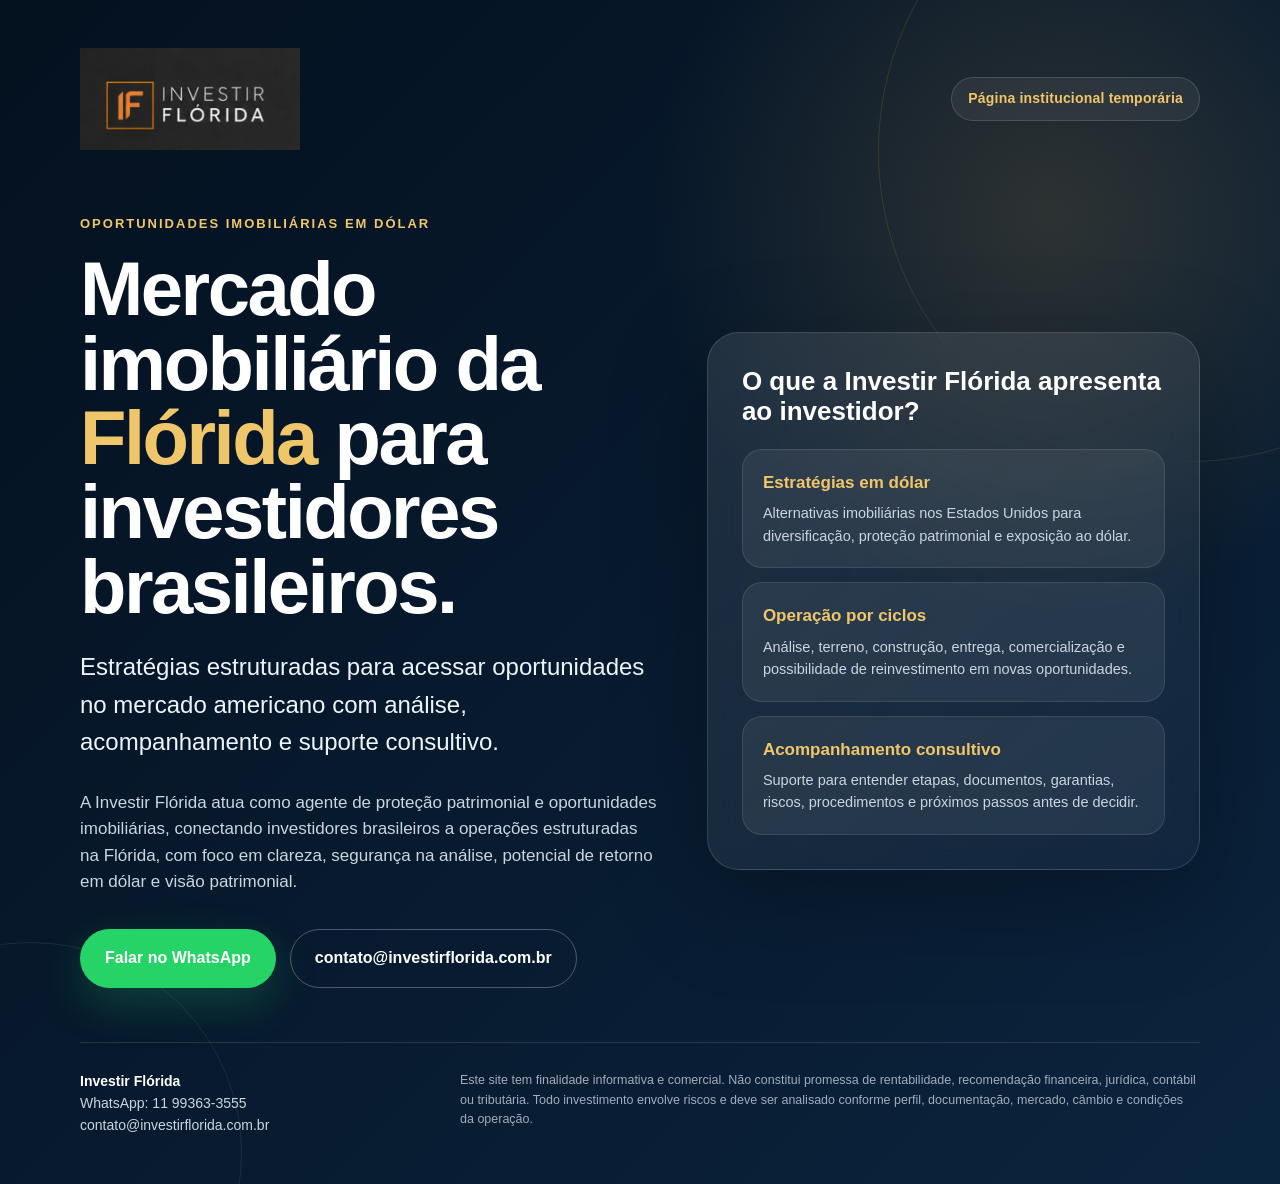
==== index.html @ c3d4a778 "Add files via upload" ====
<!DOCTYPE html>
<html lang="pt-BR">
<head>
  <meta charset="UTF-8" />
  <meta name="viewport" content="width=device-width, initial-scale=1.0" />
  <title>Investir Flórida | Oportunidades imobiliárias em dólar</title>
  <meta name="description" content="A Investir Flórida conecta investidores brasileiros a oportunidades estruturadas no mercado imobiliário da Flórida, com análise, acompanhamento e suporte consultivo." />
  <style>
    :root {
      --navy: #07192d;
      --gold: #d7a247;
      --gold2: #f0c66a;
      --white: #ffffff;
      --muted: #cbd5e1;
      --line: rgba(255,255,255,.14);
      --green: #25D366;
    }

    * {
      margin: 0;
      padding: 0;
      box-sizing: border-box;
    }

    body {
      font-family: Arial, Helvetica, sans-serif;
      background:
        radial-gradient(circle at 82% 18%, rgba(215,162,71,.18), transparent 28%),
        linear-gradient(135deg, #04111f 0%, var(--navy) 46%, #0b243d 100%);
      color: var(--white);
      min-height: 100vh;
      line-height: 1.55;
    }

    .page {
      min-height: 100vh;
      display: flex;
      align-items: center;
      padding: 48px 20px;
      position: relative;
      overflow: hidden;
    }

    .page::before {
      content: "";
      position: absolute;
      width: 620px;
      height: 620px;
      border: 1px solid rgba(215,162,71,.16);
      border-radius: 50%;
      right: -220px;
      top: -160px;
    }

    .page::after {
      content: "";
      position: absolute;
      width: 420px;
      height: 420px;
      border: 1px solid rgba(255,255,255,.08);
      border-radius: 50%;
      left: -180px;
      bottom: -180px;
    }

    .container {
      width: min(1120px, 100%);
      margin: 0 auto;
      position: relative;
      z-index: 2;
    }

    .top {
      display: flex;
      align-items: center;
      justify-content: space-between;
      gap: 24px;
      margin-bottom: 64px;
      flex-wrap: wrap;
    }

    .logo img {
      width: 220px;
      max-width: 72vw;
      height: auto;
      display: block;
    }

    .status {
      border: 1px solid var(--line);
      background: rgba(255,255,255,.06);
      color: var(--gold2);
      padding: 10px 16px;
      border-radius: 999px;
      font-size: 14px;
      font-weight: 700;
      letter-spacing: .2px;
    }

    .grid {
      display: grid;
      grid-template-columns: 1.08fr .92fr;
      gap: 48px;
      align-items: center;
    }

    .eyebrow {
      color: var(--gold2);
      text-transform: uppercase;
      letter-spacing: 2px;
      font-weight: 800;
      font-size: 13px;
      margin-bottom: 18px;
    }

    h1 {
      font-size: clamp(40px, 6vw, 76px);
      line-height: .98;
      letter-spacing: -2.5px;
      margin-bottom: 24px;
      max-width: 850px;
    }

    h1 span {
      color: var(--gold2);
    }

    .subtitle {
      font-size: clamp(18px, 2.4vw, 24px);
      color: #eef4fb;
      max-width: 720px;
      margin-bottom: 30px;
    }

    .text {
      color: var(--muted);
      font-size: 17px;
      max-width: 700px;
      margin-bottom: 34px;
    }

    .actions {
      display: flex;
      gap: 14px;
      flex-wrap: wrap;
      align-items: center;
    }

    .btn {
      display: inline-flex;
      align-items: center;
      justify-content: center;
      gap: 10px;
      padding: 16px 24px;
      border-radius: 999px;
      text-decoration: none;
      font-weight: 800;
      transition: .22s ease;
      border: 1px solid transparent;
    }

    .btn-whatsapp {
      background: var(--green);
      color: #fff;
      box-shadow: 0 16px 44px rgba(37,211,102,.22);
    }

    .btn-email {
      background: transparent;
      color: #fff;
      border-color: rgba(255,255,255,.28);
    }

    .btn:hover {
      transform: translateY(-2px);
    }

    .panel {
      background: linear-gradient(145deg, rgba(255,255,255,.10), rgba(255,255,255,.035));
      border: 1px solid var(--line);
      border-radius: 32px;
      padding: 34px;
      box-shadow: 0 30px 100px rgba(0,0,0,.28);
      backdrop-filter: blur(14px);
    }

    .panel h2 {
      font-size: 26px;
      line-height: 1.15;
      margin-bottom: 22px;
    }

    .cards {
      display: grid;
      gap: 14px;
    }

    .card {
      background: rgba(255,255,255,.065);
      border: 1px solid rgba(255,255,255,.10);
      border-radius: 20px;
      padding: 20px;
    }

    .card strong {
      display: block;
      color: var(--gold2);
      font-size: 17px;
      margin-bottom: 6px;
    }

    .card p {
      color: var(--muted);
      font-size: 14.5px;
    }

    .footer {
      margin-top: 54px;
      padding-top: 28px;
      border-top: 1px solid rgba(255,255,255,.12);
      display: flex;
      justify-content: space-between;
      gap: 20px;
      flex-wrap: wrap;
      color: #cbd5e1;
      font-size: 14px;
    }

    .footer strong {
      color: #fff;
    }

    .notice {
      max-width: 740px;
      color: rgba(203,213,225,.78);
      font-size: 12.5px;
    }

    @media (max-width: 900px) {
      .page {
        align-items: flex-start;
        padding-top: 32px;
      }

      .top {
        margin-bottom: 42px;
      }

      .grid {
        grid-template-columns: 1fr;
        gap: 34px;
      }

      .panel {
        padding: 26px;
      }

      .actions {
        flex-direction: column;
        align-items: stretch;
      }

      .btn {
        width: 100%;
      }

      .footer {
        flex-direction: column;
      }
    }
  </style>
</head>
<body>
  <main class="page">
    <div class="container">
      <header class="top">
        <div class="logo">
          <img src="[data-uri]" alt="Investir Flórida">
        </div>
        <div class="status">Página institucional temporária</div>
      </header>

      <section class="grid">
        <div>
          <div class="eyebrow">Oportunidades imobiliárias em dólar</div>
          <h1>Mercado imobiliário da <span>Flórida</span> para investidores brasileiros.</h1>
          <p class="subtitle">
            Estratégias estruturadas para acessar oportunidades no mercado americano com análise, acompanhamento e suporte consultivo.
          </p>
          <p class="text">
            A Investir Flórida atua como agente de proteção patrimonial e oportunidades imobiliárias, conectando investidores brasileiros a operações estruturadas na Flórida, com foco em clareza, segurança na análise, potencial de retorno em dólar e visão patrimonial.
          </p>

          <div class="actions">
            <a class="btn btn-whatsapp" href="https://wa.me/5511993633555?text=Ol%C3%A1%2C%20quero%20entender%20melhor%20as%20oportunidades%20imobili%C3%A1rias%20em%20d%C3%B3lar%20na%20Fl%C3%B3rida." target="_blank" rel="noopener">
              Falar no WhatsApp
            </a>
            <a class="btn btn-email" href="mailto:contato@investirflorida.com.br">
              contato@investirflorida.com.br
            </a>
          </div>
        </div>

        <aside class="panel">
          <h2>O que a Investir Flórida apresenta ao investidor?</h2>
          <div class="cards">
            <div class="card">
              <strong>Estratégias em dólar</strong>
              <p>Alternativas imobiliárias nos Estados Unidos para diversificação, proteção patrimonial e exposição ao dólar.</p>
            </div>

            <div class="card">
              <strong>Operação por ciclos</strong>
              <p>Análise, terreno, construção, entrega, comercialização e possibilidade de reinvestimento em novas oportunidades.</p>
            </div>

            <div class="card">
              <strong>Acompanhamento consultivo</strong>
              <p>Suporte para entender etapas, documentos, garantias, riscos, procedimentos e próximos passos antes de decidir.</p>
            </div>
          </div>
        </aside>
      </section>

      <footer class="footer">
        <div>
          <strong>Investir Flórida</strong><br>
          WhatsApp: 11 99363-3555<br>
          contato@investirflorida.com.br
        </div>
        <p class="notice">
          Este site tem finalidade informativa e comercial. Não constitui promessa de rentabilidade, recomendação financeira, jurídica, contábil ou tributária. Todo investimento envolve riscos e deve ser analisado conforme perfil, documentação, mercado, câmbio e condições da operação.
        </p>
      </footer>
    </div>
  </main>
</body>
</html>
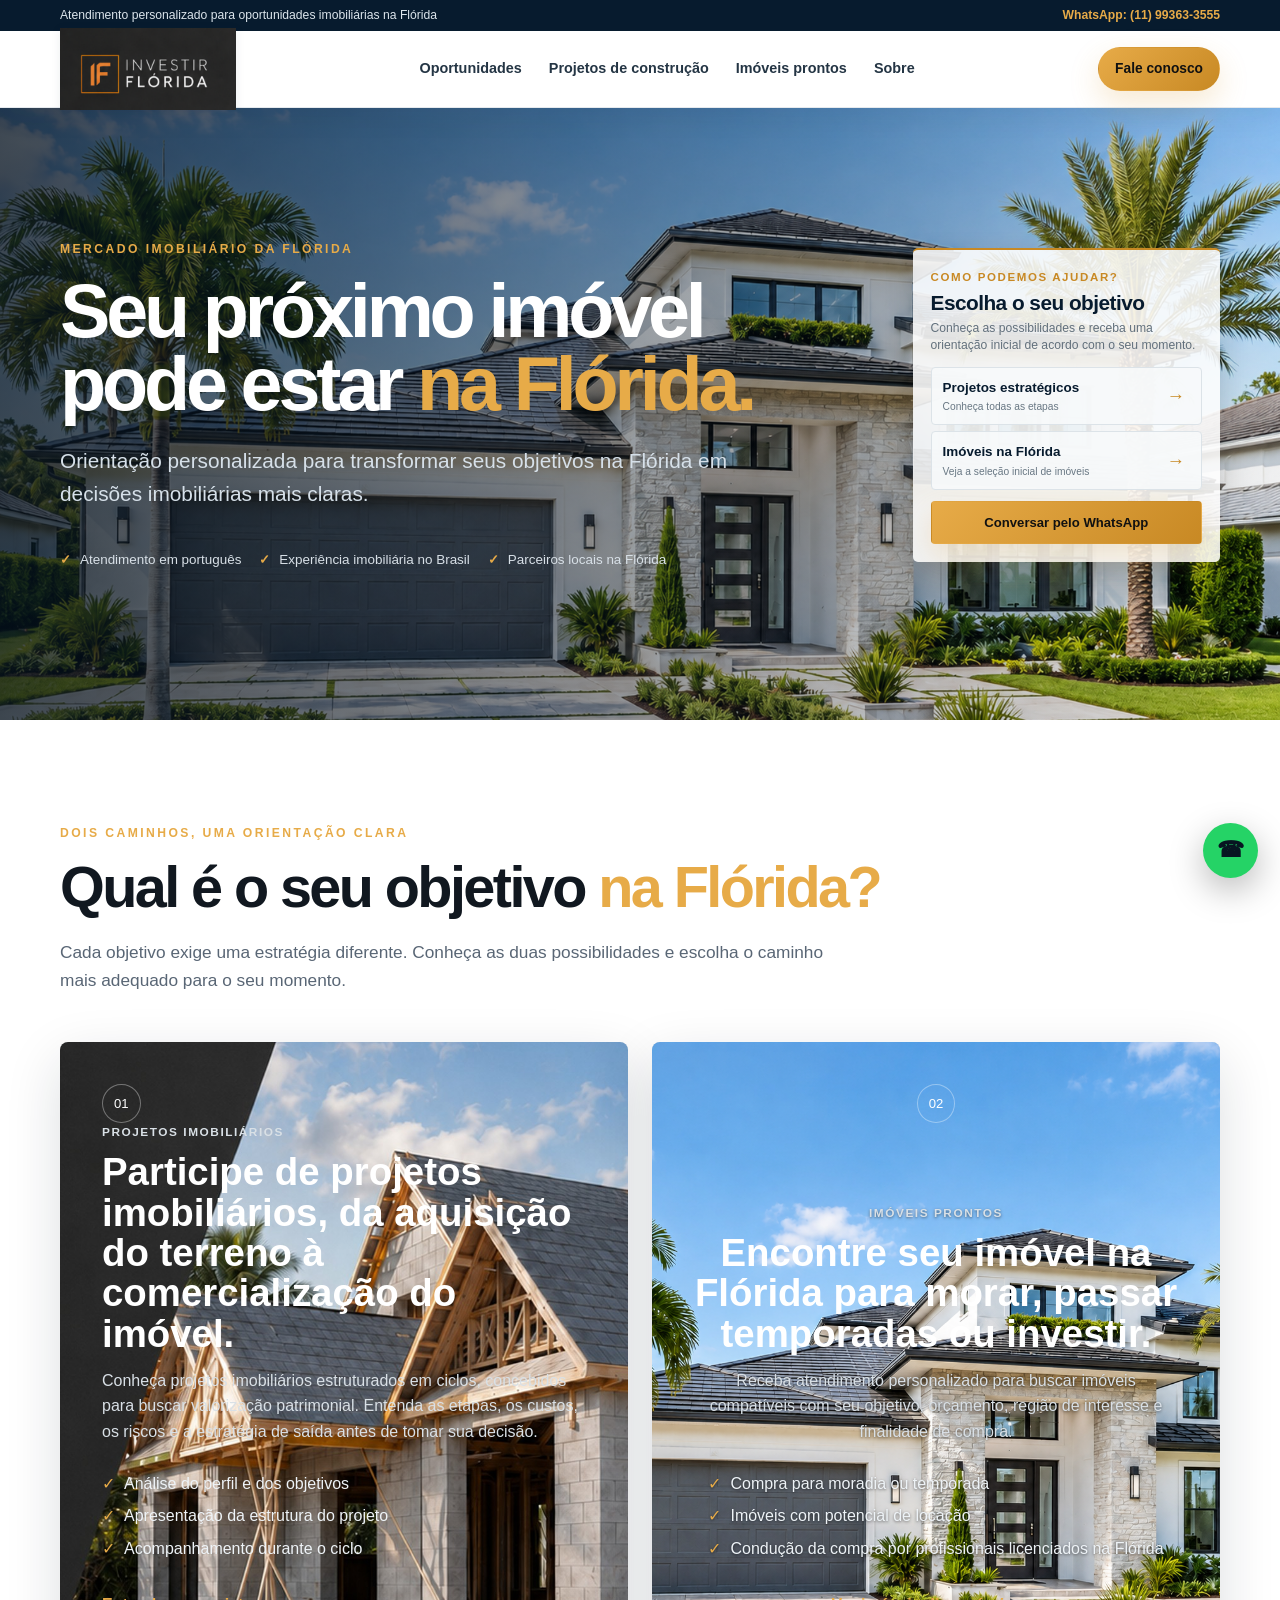
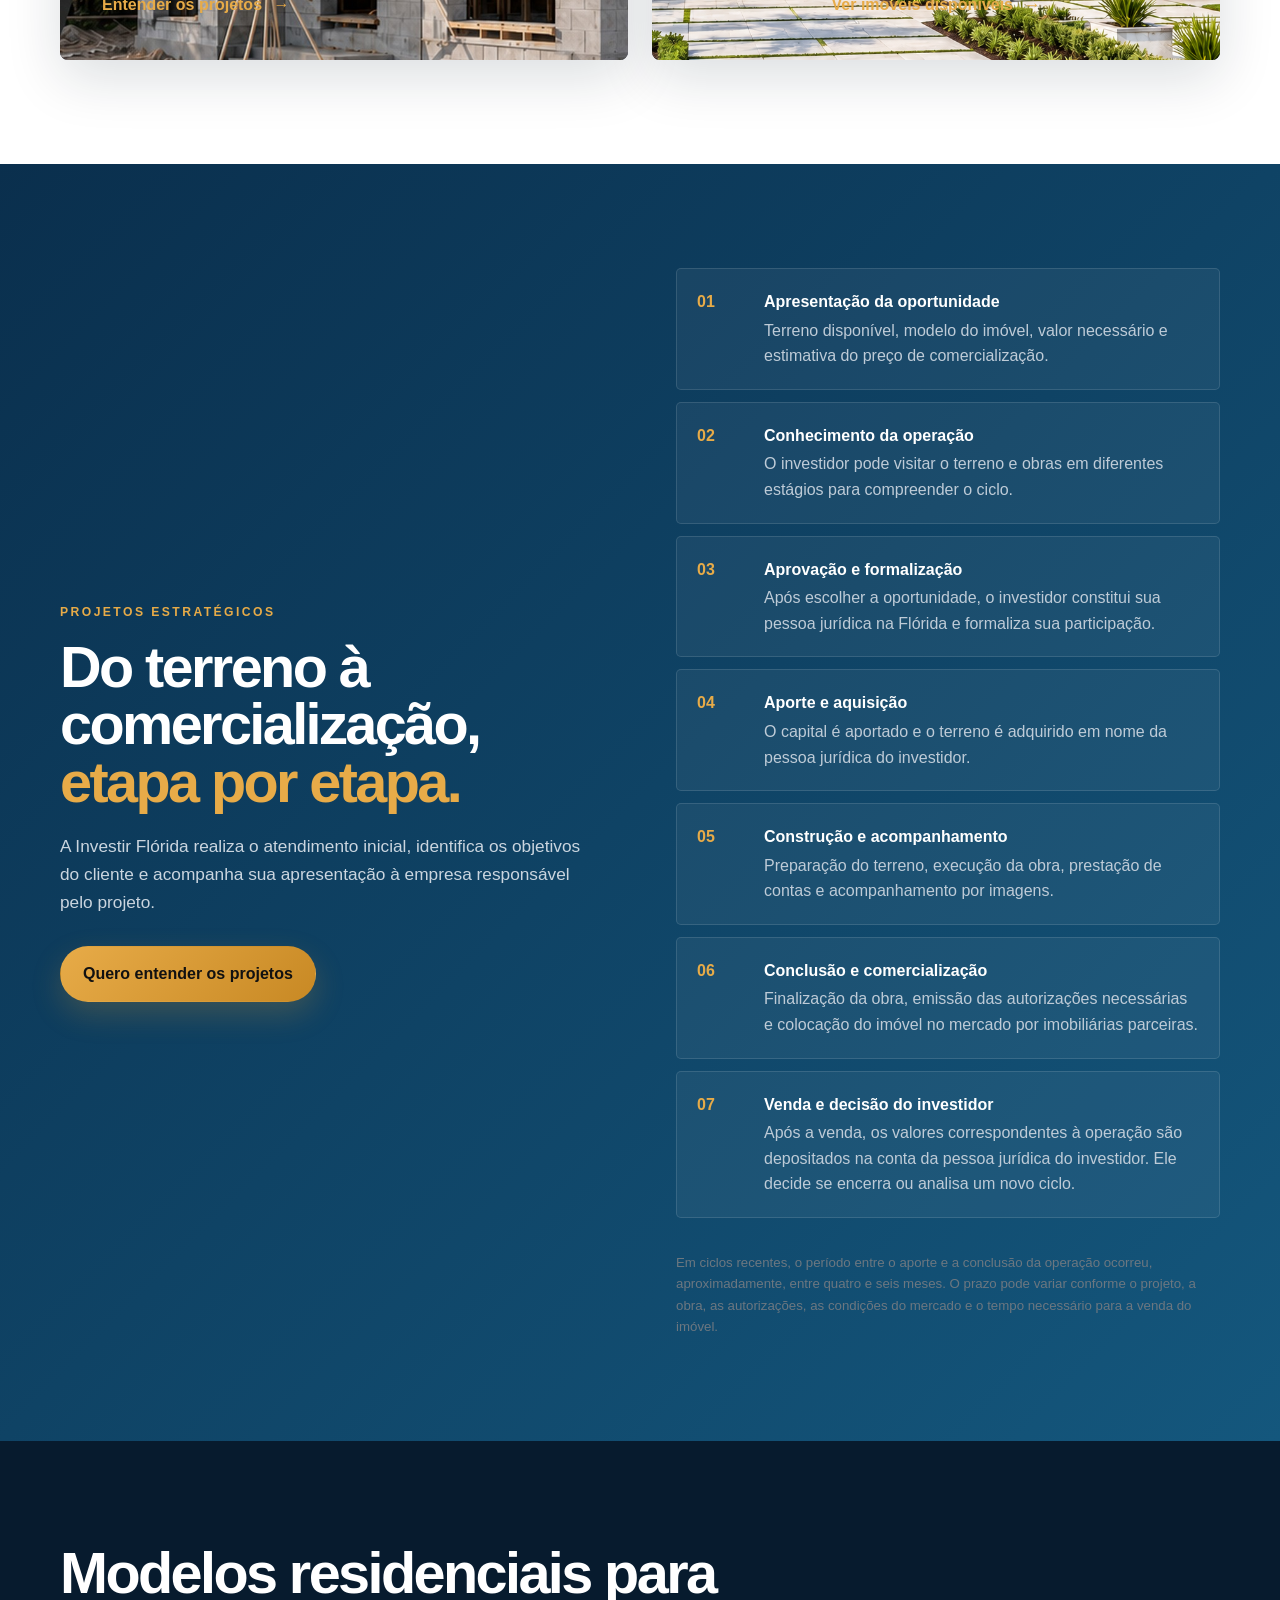
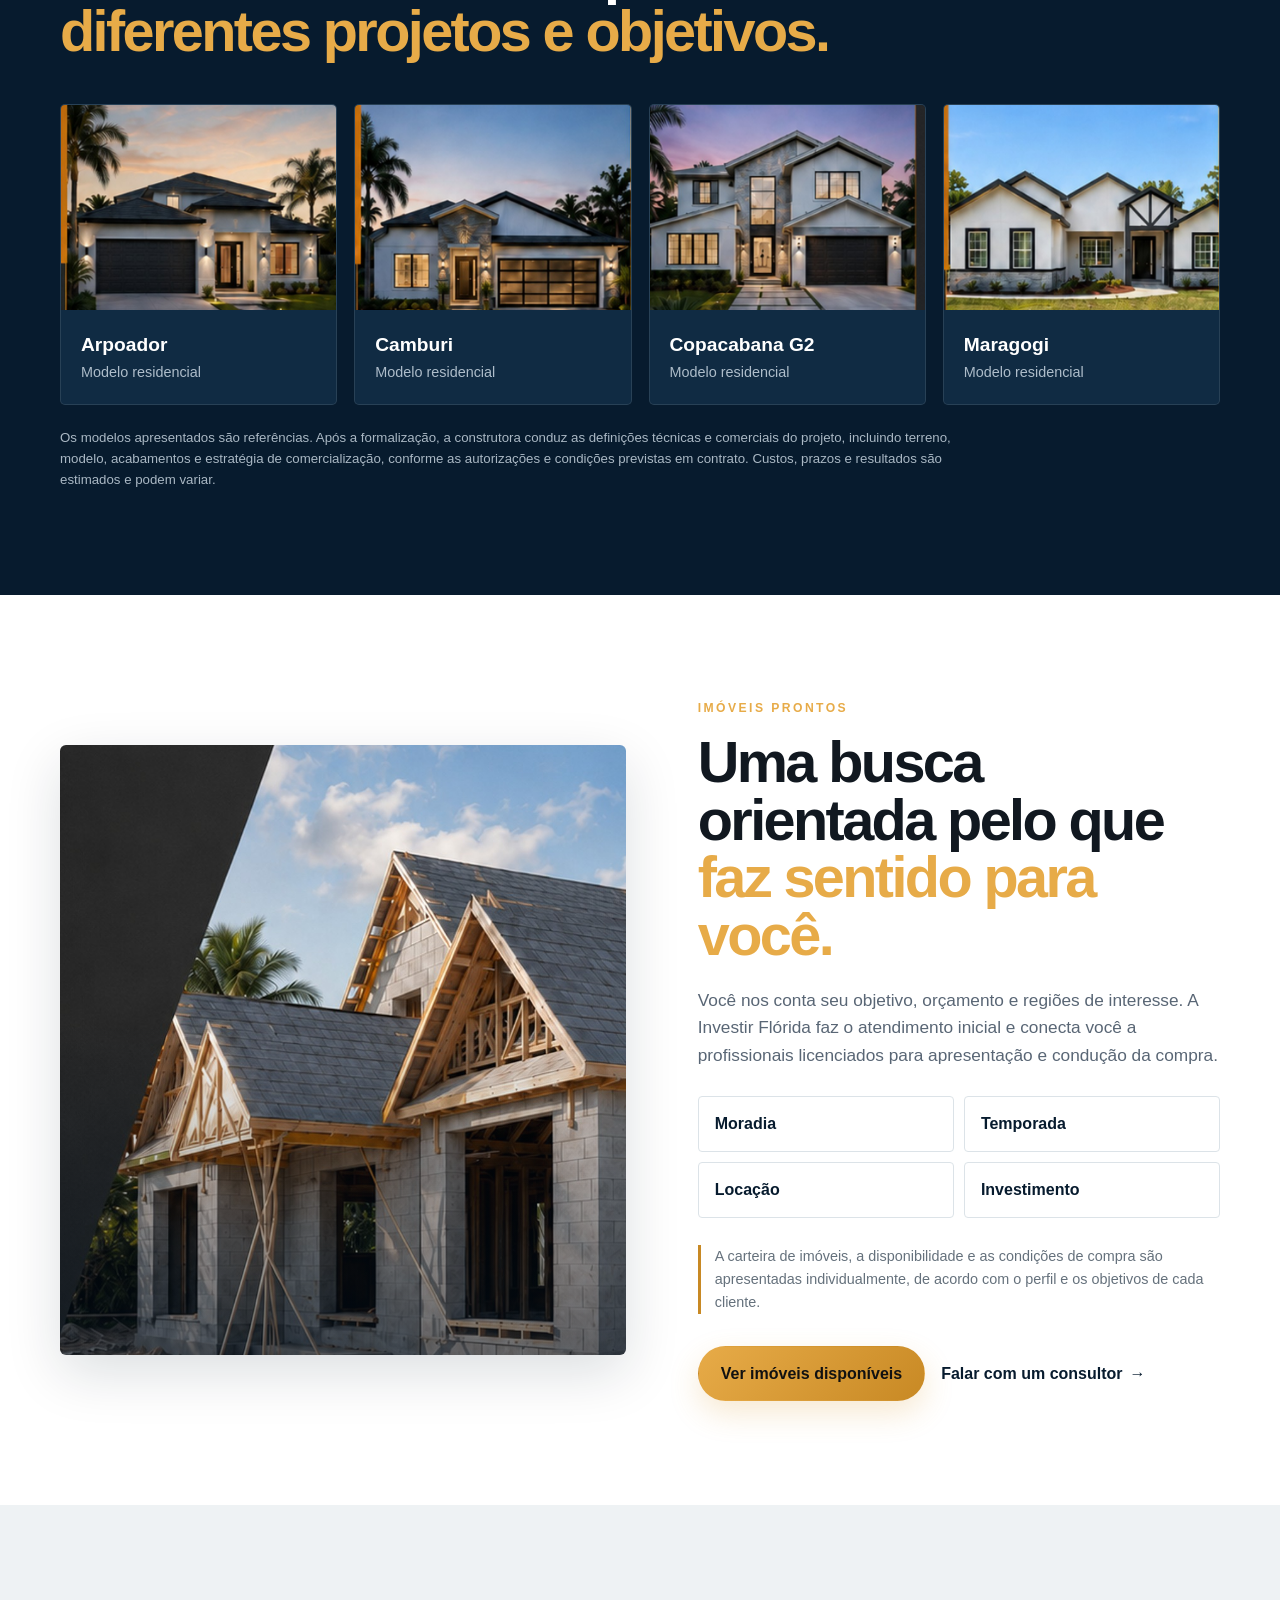
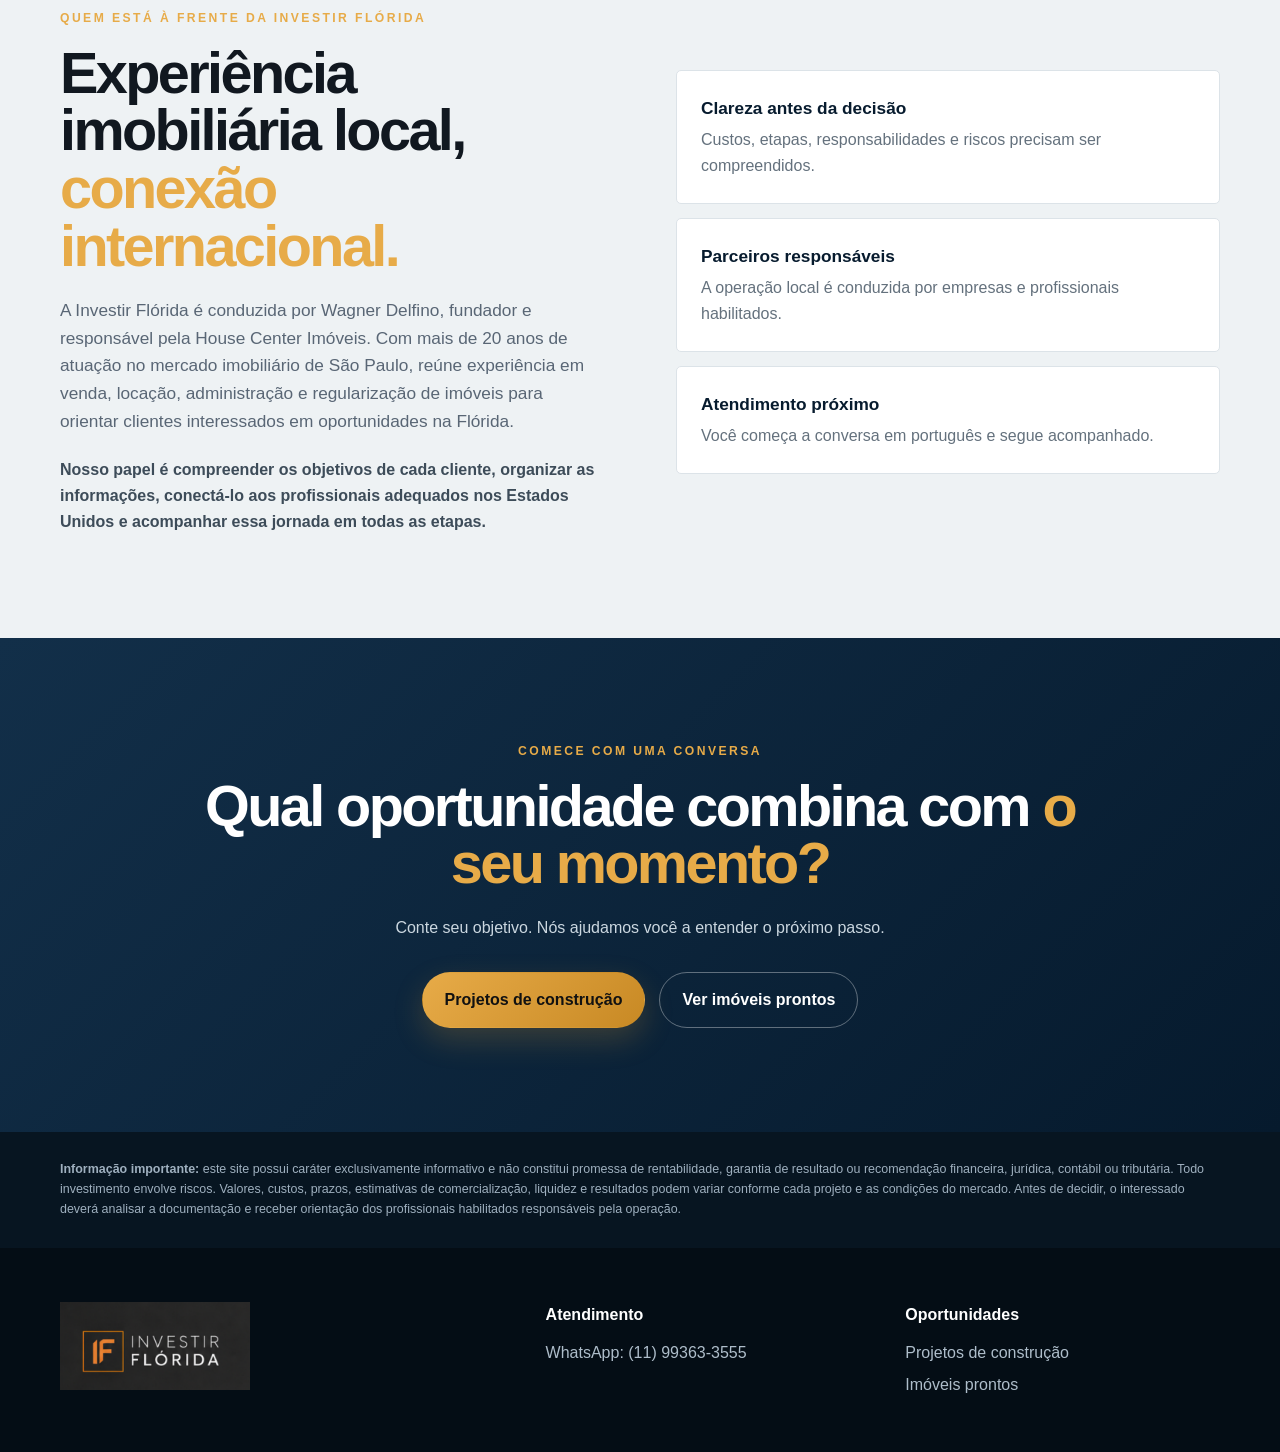
==== commit 742b7e4c: "Add files via upload" ====
--- a/index.html
+++ b/index.html
@@ -1,338 +1,200 @@
-<!DOCTYPE html>
+<!doctype html>
 <html lang="pt-BR">
 <head>
-  <meta charset="UTF-8" />
-  <meta name="viewport" content="width=device-width, initial-scale=1.0" />
-  <title>Investir Flórida | Oportunidades imobiliárias em dólar</title>
-  <meta name="description" content="A Investir Flórida conecta investidores brasileiros a oportunidades estruturadas no mercado imobiliário da Flórida, com análise, acompanhamento e suporte consultivo." />
-  <style>
-    :root {
-      --navy: #07192d;
-      --gold: #d7a247;
-      --gold2: #f0c66a;
-      --white: #ffffff;
-      --muted: #cbd5e1;
-      --line: rgba(255,255,255,.14);
-      --green: #25D366;
-    }
-
-    * {
-      margin: 0;
-      padding: 0;
-      box-sizing: border-box;
-    }
-
-    body {
-      font-family: Arial, Helvetica, sans-serif;
-      background:
-        radial-gradient(circle at 82% 18%, rgba(215,162,71,.18), transparent 28%),
-        linear-gradient(135deg, #04111f 0%, var(--navy) 46%, #0b243d 100%);
-      color: var(--white);
-      min-height: 100vh;
-      line-height: 1.55;
-    }
-
-    .page {
-      min-height: 100vh;
-      display: flex;
-      align-items: center;
-      padding: 48px 20px;
-      position: relative;
-      overflow: hidden;
-    }
-
-    .page::before {
-      content: "";
-      position: absolute;
-      width: 620px;
-      height: 620px;
-      border: 1px solid rgba(215,162,71,.16);
-      border-radius: 50%;
-      right: -220px;
-      top: -160px;
-    }
-
-    .page::after {
-      content: "";
-      position: absolute;
-      width: 420px;
-      height: 420px;
-      border: 1px solid rgba(255,255,255,.08);
-      border-radius: 50%;
-      left: -180px;
-      bottom: -180px;
-    }
-
-    .container {
-      width: min(1120px, 100%);
-      margin: 0 auto;
-      position: relative;
-      z-index: 2;
-    }
-
-    .top {
-      display: flex;
-      align-items: center;
-      justify-content: space-between;
-      gap: 24px;
-      margin-bottom: 64px;
-      flex-wrap: wrap;
-    }
-
-    .logo img {
-      width: 220px;
-      max-width: 72vw;
-      height: auto;
-      display: block;
-    }
-
-    .status {
-      border: 1px solid var(--line);
-      background: rgba(255,255,255,.06);
-      color: var(--gold2);
-      padding: 10px 16px;
-      border-radius: 999px;
-      font-size: 14px;
-      font-weight: 700;
-      letter-spacing: .2px;
-    }
-
-    .grid {
-      display: grid;
-      grid-template-columns: 1.08fr .92fr;
-      gap: 48px;
-      align-items: center;
-    }
-
-    .eyebrow {
-      color: var(--gold2);
-      text-transform: uppercase;
-      letter-spacing: 2px;
-      font-weight: 800;
-      font-size: 13px;
-      margin-bottom: 18px;
-    }
-
-    h1 {
-      font-size: clamp(40px, 6vw, 76px);
-      line-height: .98;
-      letter-spacing: -2.5px;
-      margin-bottom: 24px;
-      max-width: 850px;
-    }
-
-    h1 span {
-      color: var(--gold2);
-    }
-
-    .subtitle {
-      font-size: clamp(18px, 2.4vw, 24px);
-      color: #eef4fb;
-      max-width: 720px;
-      margin-bottom: 30px;
-    }
-
-    .text {
-      color: var(--muted);
-      font-size: 17px;
-      max-width: 700px;
-      margin-bottom: 34px;
-    }
-
-    .actions {
-      display: flex;
-      gap: 14px;
-      flex-wrap: wrap;
-      align-items: center;
-    }
-
-    .btn {
-      display: inline-flex;
-      align-items: center;
-      justify-content: center;
-      gap: 10px;
-      padding: 16px 24px;
-      border-radius: 999px;
-      text-decoration: none;
-      font-weight: 800;
-      transition: .22s ease;
-      border: 1px solid transparent;
-    }
-
-    .btn-whatsapp {
-      background: var(--green);
-      color: #fff;
-      box-shadow: 0 16px 44px rgba(37,211,102,.22);
-    }
-
-    .btn-email {
-      background: transparent;
-      color: #fff;
-      border-color: rgba(255,255,255,.28);
-    }
-
-    .btn:hover {
-      transform: translateY(-2px);
-    }
-
-    .panel {
-      background: linear-gradient(145deg, rgba(255,255,255,.10), rgba(255,255,255,.035));
-      border: 1px solid var(--line);
-      border-radius: 32px;
-      padding: 34px;
-      box-shadow: 0 30px 100px rgba(0,0,0,.28);
-      backdrop-filter: blur(14px);
-    }
-
-    .panel h2 {
-      font-size: 26px;
-      line-height: 1.15;
-      margin-bottom: 22px;
-    }
-
-    .cards {
-      display: grid;
-      gap: 14px;
-    }
-
-    .card {
-      background: rgba(255,255,255,.065);
-      border: 1px solid rgba(255,255,255,.10);
-      border-radius: 20px;
-      padding: 20px;
-    }
-
-    .card strong {
-      display: block;
-      color: var(--gold2);
-      font-size: 17px;
-      margin-bottom: 6px;
-    }
-
-    .card p {
-      color: var(--muted);
-      font-size: 14.5px;
-    }
-
-    .footer {
-      margin-top: 54px;
-      padding-top: 28px;
-      border-top: 1px solid rgba(255,255,255,.12);
-      display: flex;
-      justify-content: space-between;
-      gap: 20px;
-      flex-wrap: wrap;
-      color: #cbd5e1;
-      font-size: 14px;
-    }
-
-    .footer strong {
-      color: #fff;
-    }
-
-    .notice {
-      max-width: 740px;
-      color: rgba(203,213,225,.78);
-      font-size: 12.5px;
-    }
-
-    @media (max-width: 900px) {
-      .page {
-        align-items: flex-start;
-        padding-top: 32px;
-      }
-
-      .top {
-        margin-bottom: 42px;
-      }
-
-      .grid {
-        grid-template-columns: 1fr;
-        gap: 34px;
-      }
-
-      .panel {
-        padding: 26px;
-      }
-
-      .actions {
-        flex-direction: column;
-        align-items: stretch;
-      }
-
-      .btn {
-        width: 100%;
-      }
-
-      .footer {
-        flex-direction: column;
-      }
-    }
-  </style>
+  <meta charset="utf-8">
+  <meta name="viewport" content="width=device-width, initial-scale=1">
+  <title>Investir Flórida | Imóveis e projetos imobiliários na Flórida</title>
+  <meta name="description" content="Orientação personalizada para quem deseja conhecer projetos de construção ou comprar imóveis prontos na Flórida.">
+  <link rel="stylesheet" href="styles.css">
 </head>
 <body>
-  <main class="page">
-    <div class="container">
-      <header class="top">
-        <div class="logo">
-          <img src="[data-uri]" alt="Investir Flórida">
-        </div>
-        <div class="status">Página institucional temporária</div>
-      </header>
-
-      <section class="grid">
-        <div>
-          <div class="eyebrow">Oportunidades imobiliárias em dólar</div>
-          <h1>Mercado imobiliário da <span>Flórida</span> para investidores brasileiros.</h1>
-          <p class="subtitle">
-            Estratégias estruturadas para acessar oportunidades no mercado americano com análise, acompanhamento e suporte consultivo.
-          </p>
-          <p class="text">
-            A Investir Flórida atua como agente de proteção patrimonial e oportunidades imobiliárias, conectando investidores brasileiros a operações estruturadas na Flórida, com foco em clareza, segurança na análise, potencial de retorno em dólar e visão patrimonial.
-          </p>
-
-          <div class="actions">
-            <a class="btn btn-whatsapp" href="https://wa.me/5511993633555?text=Ol%C3%A1%2C%20quero%20entender%20melhor%20as%20oportunidades%20imobili%C3%A1rias%20em%20d%C3%B3lar%20na%20Fl%C3%B3rida." target="_blank" rel="noopener">
-              Falar no WhatsApp
-            </a>
-            <a class="btn btn-email" href="mailto:contato@investirflorida.com.br">
-              contato@investirflorida.com.br
-            </a>
-          </div>
-        </div>
-
-        <aside class="panel">
-          <h2>O que a Investir Flórida apresenta ao investidor?</h2>
-          <div class="cards">
-            <div class="card">
-              <strong>Estratégias em dólar</strong>
-              <p>Alternativas imobiliárias nos Estados Unidos para diversificação, proteção patrimonial e exposição ao dólar.</p>
-            </div>
-
-            <div class="card">
-              <strong>Operação por ciclos</strong>
-              <p>Análise, terreno, construção, entrega, comercialização e possibilidade de reinvestimento em novas oportunidades.</p>
-            </div>
-
-            <div class="card">
-              <strong>Acompanhamento consultivo</strong>
-              <p>Suporte para entender etapas, documentos, garantias, riscos, procedimentos e próximos passos antes de decidir.</p>
-            </div>
-          </div>
-        </aside>
-      </section>
-
-      <footer class="footer">
-        <div>
-          <strong>Investir Flórida</strong><br>
-          WhatsApp: 11 99363-3555<br>
-          contato@investirflorida.com.br
-        </div>
-        <p class="notice">
-          Este site tem finalidade informativa e comercial. Não constitui promessa de rentabilidade, recomendação financeira, jurídica, contábil ou tributária. Todo investimento envolve riscos e deve ser analisado conforme perfil, documentação, mercado, câmbio e condições da operação.
-        </p>
-      </footer>
+  <header class="topbar">
+    <div class="contact-strip">
+      <div class="container">
+        <span>Atendimento personalizado para oportunidades imobiliárias na Flórida</span>
+        <a href="https://wa.me/5511993633555" target="_blank" rel="noopener">WhatsApp: (11) 99363-3555</a>
+      </div>
     </div>
+    <div class="container nav">
+      <a class="brand" href="#inicio" aria-label="Investir Flórida, início">
+        <img src="assets/asset-01.png" alt="Investir Flórida">
+      </a>
+      <nav aria-label="Navegação principal">
+        <a href="#caminhos">Oportunidades</a>
+        <a href="#4u">Projetos de construção</a>
+        <a href="imoveis.html">Imóveis prontos</a>
+        <a href="#sobre">Sobre</a>
+      </nav>
+      <a class="button button-small" href="https://wa.me/5511993633555?text=Ol%C3%A1%2C%20vim%20pelo%20site%20da%20Investir%20Fl%C3%B3rida%20e%20gostaria%20de%20uma%20orienta%C3%A7%C3%A3o%20inicial." target="_blank" rel="noopener">Fale conosco</a>
+    </div>
+  </header>
+
+  <main>
+    <section class="hero" id="inicio">
+      <div class="container hero-layout">
+        <div class="hero-content">
+          <p class="eyebrow">Mercado imobiliário da Flórida</p>
+          <h1>Seu próximo imóvel pode estar <span>na Flórida.</span></h1>
+          <p class="hero-lead">Orientação personalizada para transformar seus objetivos na Flórida em decisões imobiliárias mais claras.</p>
+          <div class="trust-line" aria-label="Diferenciais">
+            <span>Atendimento em português</span>
+            <span>Experiência imobiliária no Brasil</span>
+            <span>Parceiros locais na Flórida</span>
+          </div>
+        </div>
+        <div class="opportunity-box">
+          <p class="box-kicker">Como podemos ajudar?</p>
+          <h2>Escolha o seu objetivo</h2>
+          <p>Conheça as possibilidades e receba uma orientação inicial de acordo com o seu momento.</p>
+          <div class="opportunity-links">
+            <a href="#4u"><span>Projetos estratégicos</span><small>Conheça todas as etapas</small><b>→</b></a>
+            <a href="imoveis.html"><span>Imóveis na Flórida</span><small>Veja a seleção inicial de imóveis</small><b>→</b></a>
+          </div>
+          <a class="button box-button" href="https://wa.me/5511993633555?text=Ol%C3%A1%2C%20vim%20pelo%20site%20da%20Investir%20Fl%C3%B3rida%20e%20gostaria%20de%20uma%20orienta%C3%A7%C3%A3o%20inicial." target="_blank" rel="noopener">Conversar pelo WhatsApp</a>
+        </div>
+      </div>
+    </section>
+
+    <section class="section intro" id="caminhos">
+      <div class="container">
+        <p class="eyebrow">Dois caminhos, uma orientação clara</p>
+        <h2>Qual é o seu objetivo <span>na Flórida?</span></h2>
+        <p class="section-lead">Cada objetivo exige uma estratégia diferente. Conheça as duas possibilidades e escolha o caminho mais adequado para o seu momento.</p>
+        <div class="path-grid">
+          <article class="path-card path-project">
+            <div class="path-number">01</div>
+            <p class="card-label">Projetos imobiliários</p>
+            <h3>Participe de projetos imobiliários, da aquisição do terreno à comercialização do imóvel.</h3>
+            <p>Conheça projetos imobiliários estruturados em ciclos, concebidos para buscar valorização patrimonial. Entenda as etapas, os custos, os riscos e a estratégia de saída antes de tomar sua decisão.</p>
+            <ul>
+              <li>Análise do perfil e dos objetivos</li>
+              <li>Apresentação da estrutura do projeto</li>
+              <li>Acompanhamento durante o ciclo</li>
+            </ul>
+            <a class="text-link" href="#4u">Entender os projetos <span>→</span></a>
+          </article>
+          <article class="path-card path-ready">
+            <div class="path-number">02</div>
+            <p class="card-label">Imóveis prontos</p>
+            <h3>Encontre seu imóvel na Flórida para morar, passar temporadas ou investir.</h3>
+            <p>Receba atendimento personalizado para buscar imóveis compatíveis com seu objetivo, orçamento, região de interesse e finalidade de compra.</p>
+            <ul>
+              <li>Compra para moradia ou temporada</li>
+              <li>Imóveis com potencial de locação</li>
+              <li>Condução da compra por profissionais licenciados na Flórida</li>
+            </ul>
+            <a class="text-link" href="imoveis.html">Ver imóveis disponíveis <span>→</span></a>
+          </article>
+        </div>
+      </div>
+    </section>
+
+    <section class="section dark-section" id="4u">
+      <div class="container split">
+        <div>
+          <p class="eyebrow">Projetos estratégicos</p>
+          <h2>Do terreno à comercialização, <span>etapa por etapa.</span></h2>
+          <p class="section-lead">A Investir Flórida realiza o atendimento inicial, identifica os objetivos do cliente e acompanha sua apresentação à empresa responsável pelo projeto.</p>
+          <a class="button" href="https://wa.me/5511993633555?text=Ol%C3%A1%2C%20quero%20entender%20os%20projetos%20de%20terreno%20e%20constru%C3%A7%C3%A3o%20na%20Fl%C3%B3rida." target="_blank" rel="noopener">Quero entender os projetos</a>
+        </div>
+        <div class="cycle-list">
+          <div><b>01</b><span><strong>Apresentação da oportunidade</strong>Terreno disponível, modelo do imóvel, valor necessário e estimativa do preço de comercialização.</span></div>
+          <div><b>02</b><span><strong>Conhecimento da operação</strong>O investidor pode visitar o terreno e obras em diferentes estágios para compreender o ciclo.</span></div>
+          <div><b>03</b><span><strong>Aprovação e formalização</strong>Após escolher a oportunidade, o investidor constitui sua pessoa jurídica na Flórida e formaliza sua participação.</span></div>
+          <div><b>04</b><span><strong>Aporte e aquisição</strong>O capital é aportado e o terreno é adquirido em nome da pessoa jurídica do investidor.</span></div>
+          <div><b>05</b><span><strong>Construção e acompanhamento</strong>Preparação do terreno, execução da obra, prestação de contas e acompanhamento por imagens.</span></div>
+          <div><b>06</b><span><strong>Conclusão e comercialização</strong>Finalização da obra, emissão das autorizações necessárias e colocação do imóvel no mercado por imobiliárias parceiras.</span></div>
+          <div><b>07</b><span><strong>Venda e decisão do investidor</strong>Após a venda, os valores correspondentes à operação são depositados na conta da pessoa jurídica do investidor. Ele decide se encerra ou analisa um novo ciclo.</span></div>
+          <p class="source-note">Em ciclos recentes, o período entre o aporte e a conclusão da operação ocorreu, aproximadamente, entre quatro e seis meses. O prazo pode variar conforme o projeto, a obra, as autorizações, as condições do mercado e o tempo necessário para a venda do imóvel.</p>
+        </div>
+      </div>
+    </section>
+
+    <section class="section models-section">
+      <div class="container">
+        <h2>Modelos residenciais para <span>diferentes projetos e objetivos.</span></h2>
+        <div class="models">
+          <article><img src="assets/asset-03.jpg" alt="Modelo residencial Arpoador"><div><h3>Arpoador</h3><p>Modelo residencial</p></div></article>
+          <article><img src="assets/asset-04.jpg" alt="Modelo residencial Camburi"><div><h3>Camburi</h3><p>Modelo residencial</p></div></article>
+          <article><img src="assets/asset-05.jpg" alt="Modelo residencial Copacabana G2"><div><h3>Copacabana G2</h3><p>Modelo residencial</p></div></article>
+          <article><img src="assets/asset-07.jpg" alt="Modelo residencial Maragogi"><div><h3>Maragogi</h3><p>Modelo residencial</p></div></article>
+        </div>
+        <p class="source-note">Os modelos apresentados são referências. Após a formalização, a construtora conduz as definições técnicas e comerciais do projeto, incluindo terreno, modelo, acabamentos e estratégia de comercialização, conforme as autorizações e condições previstas em contrato. Custos, prazos e resultados são estimados e podem variar.</p>
+      </div>
+    </section>
+
+    <section class="section ready-section" id="prontos">
+      <div class="container split ready-split">
+        <div class="ready-image" role="img" aria-label="Casa residencial contemporânea na Flórida"></div>
+        <div>
+          <p class="eyebrow">Imóveis prontos</p>
+          <h2>Uma busca orientada pelo que <span>faz sentido para você.</span></h2>
+          <p class="section-lead">Você nos conta seu objetivo, orçamento e regiões de interesse. A Investir Flórida faz o atendimento inicial e conecta você a profissionais licenciados para apresentação e condução da compra.</p>
+          <div class="purpose-grid">
+            <span>Moradia</span><span>Temporada</span><span>Locação</span><span>Investimento</span>
+          </div>
+          <p class="availability">A carteira de imóveis, a disponibilidade e as condições de compra são apresentadas individualmente, de acordo com o perfil e os objetivos de cada cliente.</p>
+          <div class="hero-actions">
+            <a class="button" href="imoveis.html">Ver imóveis disponíveis</a>
+            <a class="text-link ready-contact" href="https://wa.me/5511993633555?text=Ol%C3%A1%2C%20quero%20receber%20atendimento%20sobre%20im%C3%B3veis%20prontos%20na%20Fl%C3%B3rida.%20Meu%20objetivo%20%C3%A9%3A%20" target="_blank" rel="noopener">Falar com um consultor <span>→</span></a>
+          </div>
+        </div>
+      </div>
+    </section>
+
+    <section class="section about-section" id="sobre">
+      <div class="container split">
+        <div>
+          <p class="eyebrow">Quem está à frente da Investir Flórida</p>
+          <h2>Experiência imobiliária local, <span>conexão internacional.</span></h2>
+          <p class="section-lead">A Investir Flórida é conduzida por Wagner Delfino, fundador e responsável pela House Center Imóveis. Com mais de 20 anos de atuação no mercado imobiliário de São Paulo, reúne experiência em venda, locação, administração e regularização de imóveis para orientar clientes interessados em oportunidades na Flórida.</p>
+          <p class="about-note">Nosso papel é compreender os objetivos de cada cliente, organizar as informações, conectá-lo aos profissionais adequados nos Estados Unidos e acompanhar essa jornada em todas as etapas.</p>
+        </div>
+        <div class="principles">
+          <div><strong>Clareza antes da decisão</strong><p>Custos, etapas, responsabilidades e riscos precisam ser compreendidos.</p></div>
+          <div><strong>Parceiros responsáveis</strong><p>A operação local é conduzida por empresas e profissionais habilitados.</p></div>
+          <div><strong>Atendimento próximo</strong><p>Você começa a conversa em português e segue acompanhado.</p></div>
+        </div>
+      </div>
+    </section>
+
+    <section class="section partner-section" id="corretores" hidden>
+      <div class="container partner-box">
+        <div>
+          <p class="eyebrow">Para corretores e imobiliárias</p>
+          <h2>Construindo uma rede de parceiros para <span>ampliar oportunidades.</span></h2>
+          <p>Estamos estruturando uma rede para corretores e imobiliárias que desejam conectar seus clientes a oportunidades imobiliárias na Flórida. Regras, responsabilidades e condições de remuneração serão apresentadas após a formalização das parcerias.</p>
+        </div>
+        <a class="button button-ghost" href="https://wa.me/5511993633555?text=Ol%C3%A1%2C%20sou%20corretor(a)%20ou%20represento%20uma%20imobili%C3%A1ria%20e%20quero%20saber%20sobre%20a%20futura%20rede%20de%20parceiros%20da%20Investir%20Fl%C3%B3rida." target="_blank" rel="noopener">Registrar interesse</a>
+      </div>
+    </section>
+
+    <section class="section final-cta">
+      <div class="container">
+        <p class="eyebrow">Comece com uma conversa</p>
+        <h2>Qual oportunidade combina com <span>o seu momento?</span></h2>
+        <p>Conte seu objetivo. Nós ajudamos você a entender o próximo passo.</p>
+        <div class="hero-actions centered">
+          <a class="button" href="https://wa.me/5511993633555?text=Ol%C3%A1%2C%20quero%20entender%20os%20projetos%20de%20constru%C3%A7%C3%A3o%20na%20Fl%C3%B3rida." target="_blank" rel="noopener">Projetos de construção</a>
+          <a class="button button-ghost" href="imoveis.html">Ver imóveis prontos</a>
+        </div>
+      </div>
+    </section>
+
+    <section class="legal-note">
+      <div class="container">
+        <p><strong>Informação importante:</strong> este site possui caráter exclusivamente informativo e não constitui promessa de rentabilidade, garantia de resultado ou recomendação financeira, jurídica, contábil ou tributária. Todo investimento envolve riscos. Valores, custos, prazos, estimativas de comercialização, liquidez e resultados podem variar conforme cada projeto e as condições do mercado. Antes de decidir, o interessado deverá analisar a documentação e receber orientação dos profissionais habilitados responsáveis pela operação.</p>
+      </div>
+    </section>
   </main>
+
+  <footer>
+    <div class="container footer-grid">
+      <img src="assets/asset-10.png" alt="Investir Flórida">
+      <div><strong>Atendimento</strong><span>WhatsApp: (11) 99363-3555</span></div>
+      <div><strong>Oportunidades</strong><a href="#4u">Projetos de construção</a><a href="imoveis.html">Imóveis prontos</a></div>
+    </div>
+  </footer>
+  <a class="whatsapp-float" aria-label="Falar com a Investir Flórida pelo WhatsApp" href="https://wa.me/5511993633555?text=Ol%C3%A1%2C%20vim%20pelo%20site%20da%20Investir%20Fl%C3%B3rida." target="_blank" rel="noopener">☎</a>
 </body>
 </html>
--- a/styles.css
+++ b/styles.css
@@ -0,0 +1,166 @@
+:root{--navy:#071b2e;--navy-2:#0b2944;--ink:#111820;--soft:#f4f6f8;--gold:#c88924;--gold-light:#e7ab48;--white:#fff;--muted:#bdc8d3;--line:rgba(200,137,36,.32);--shadow:0 18px 55px rgba(7,27,46,.14)}
+*{box-sizing:border-box;margin:0;padding:0}
+html{scroll-behavior:smooth}
+body{font-family:Inter,Segoe UI,Roboto,Arial,sans-serif;background:#fff;color:var(--ink);line-height:1.6;overflow-x:hidden}
+a{text-decoration:none;color:inherit}
+img{display:block;max-width:100%}
+.container{width:min(1160px,92vw);margin:0 auto}
+.topbar{position:fixed;inset:0 0 auto;z-index:50;background:#fff;border-bottom:1px solid #e6eaee;box-shadow:0 8px 28px rgba(7,27,46,.06)}
+.contact-strip{background:var(--navy);color:#dce5ec;font-size:.76rem}
+.contact-strip .container{min-height:31px;display:flex;align-items:center;justify-content:space-between;gap:20px}
+.contact-strip a{color:var(--gold-light);font-weight:750}
+.nav{height:76px;display:flex;align-items:center;justify-content:space-between;gap:30px}
+.brand img{width:176px;filter:drop-shadow(0 2px 4px rgba(7,27,46,.08))}
+nav{display:flex;gap:27px;color:#243544;font-size:.9rem;font-weight:650}
+nav a:hover{color:var(--gold)}
+.button{display:inline-flex;align-items:center;justify-content:center;border:1px solid transparent;border-radius:999px;padding:14px 22px;background:linear-gradient(135deg,var(--gold-light),var(--gold));color:#111;font-weight:800;box-shadow:0 12px 30px rgba(217,154,50,.22);transition:.2s}
+.button:hover{transform:translateY(-2px);filter:brightness(1.05)}
+.button-small{padding:10px 16px;font-size:.86rem}
+.button-ghost{background:transparent;border-color:rgba(255,255,255,.35);color:#fff;box-shadow:none}
+.hero{min-height:720px;display:flex;align-items:center;padding:165px 0 75px;background:linear-gradient(90deg,rgba(4,17,30,.76) 0%,rgba(4,17,30,.42) 48%,rgba(4,17,30,.05) 100%),url('assets/hero-sunny.png') center/cover}
+.hero-layout{display:grid;grid-template-columns:minmax(0,1.45fr) minmax(280px,.55fr);align-items:center;gap:42px}
+.hero-content{color:#fff}
+.eyebrow{color:var(--gold-light);font-size:.76rem;font-weight:850;letter-spacing:.2em;text-transform:uppercase;margin-bottom:16px}
+h1{max-width:720px;font-size:clamp(3rem,5.9vw,5.45rem);letter-spacing:-.055em;line-height:.96;margin-bottom:24px}
+h1 span,h2 span{color:var(--gold-light)}
+.hero-lead{max-width:690px;color:#d6e0e9;font-size:clamp(1.05rem,2vw,1.3rem)}
+.hero-actions{display:flex;gap:14px;flex-wrap:wrap;margin-top:32px}
+.trust-line{display:flex;gap:18px;flex-wrap:wrap;margin-top:38px;color:#d8e0e7;font-size:.84rem}
+.trust-line span{display:flex;align-items:center;gap:9px}
+.trust-line span:before{content:'✓';color:var(--gold-light);font-weight:900}
+.opportunity-box{width:100%;max-width:315px;justify-self:end;background:rgba(255,255,255,.88);color:var(--ink);padding:18px;border-radius:5px;box-shadow:0 12px 30px rgba(0,0,0,.16);border-top:2px solid var(--gold)}
+.box-kicker{color:var(--gold);font-size:.72rem;font-weight:850;letter-spacing:.14em;text-transform:uppercase;margin-bottom:6px}
+.opportunity-box h2{font-size:1.3rem;line-height:1.08;letter-spacing:-.025em;margin-bottom:5px;color:var(--navy)}
+.opportunity-box>p:not(.box-kicker){font-size:.76rem;line-height:1.4;color:#62707c}
+.opportunity-links{display:grid;gap:6px;margin:13px 0 11px}
+.opportunity-links a{position:relative;display:grid;padding:9px 34px 9px 11px;border:1px solid #dce3e8;border-radius:4px;background:rgba(248,250,251,.9);transition:.2s}
+.opportunity-links a:hover{border-color:var(--gold);background:#fff}
+.opportunity-links span{font-size:.84rem;font-weight:800;color:var(--navy)}
+.opportunity-links small{font-size:.64rem;color:#687783;margin-top:1px}
+.opportunity-links b{position:absolute;right:16px;top:50%;transform:translateY(-50%);color:var(--gold);font-size:1.15rem}
+.box-button{width:100%;border-radius:4px;padding:10px 14px;font-size:.82rem}
+.section{padding:104px 0}
+.section h2{font-size:clamp(2.25rem,4.5vw,4.6rem);line-height:1;letter-spacing:-.045em;max-width:900px;margin-bottom:22px}
+.section-lead{max-width:780px;color:#596675;font-size:1.08rem}
+.path-grid{display:grid;grid-template-columns:1fr 1fr;gap:24px;margin-top:48px}
+.path-card{position:relative;min-height:520px;padding:42px;border-radius:8px;overflow:hidden;color:#fff;box-shadow:var(--shadow);display:flex;flex-direction:column;align-items:flex-start}
+.path-card:before{content:'';position:absolute;inset:0;z-index:-1;background:linear-gradient(180deg,rgba(5,19,32,.06),rgba(5,19,32,.78))}
+.path-project{background:url('assets/asset-02.jpg') center/cover}
+.path-ready{background:url('assets/hero-sunny.png') center/cover}
+.path-ready{align-items:center;text-align:center}
+.path-ready:before{background:linear-gradient(180deg,rgba(5,19,32,.16),rgba(5,19,32,.9))}
+.path-ready p,.path-ready ul{color:#fff;text-shadow:0 1px 3px rgba(0,0,0,.5)}
+.path-ready ul{text-align:left}
+.path-number{font-size:.82rem;border:1px solid rgba(255,255,255,.35);padding:8px 11px;border-radius:50%;margin-bottom:auto}
+.card-label{color:var(--gold-light);text-transform:uppercase;font-weight:800;letter-spacing:.13em;font-size:.74rem;margin-bottom:10px}
+.path-card h3{font-size:clamp(1.7rem,3vw,2.5rem);line-height:1.05;margin-bottom:14px}
+.path-card p{color:#d9e0e6}
+.path-card ul{list-style:none;margin:19px 0 24px;color:#eef3f7}
+.path-card li{margin:7px 0}
+.path-card li:before{content:'✓';color:var(--gold-light);margin-right:9px}
+.text-link{font-weight:850;color:var(--gold-light)}
+.text-link span{margin-left:7px}
+.dark-section{background:linear-gradient(135deg,#0a2f4d,#14577d);color:#fff}
+.split{display:grid;grid-template-columns:1fr 1fr;gap:72px;align-items:center}
+.dark-section .section-lead{color:#cad5df;margin-bottom:30px}
+.cycle-list{display:grid;gap:12px}
+.cycle-list>div{display:grid;grid-template-columns:50px 1fr;gap:17px;padding:20px;border:1px solid rgba(255,255,255,.12);background:rgba(255,255,255,.05);border-radius:5px}
+.cycle-list b{color:var(--gold-light)}
+.cycle-list span{color:#becbd7}
+.cycle-list strong{display:block;color:#fff;margin-bottom:3px}
+.evidence{background:#f3f5f6}
+.stats{display:grid;grid-template-columns:repeat(4,1fr);gap:16px;margin-top:42px}
+.stats>div{padding:30px 22px;background:#fff;border-radius:5px;border:1px solid #dde3e8}
+.stats strong{display:block;color:var(--navy);font-size:clamp(2rem,3vw,3.1rem);line-height:1;margin-bottom:9px}
+.stats span{color:#5e6b77}
+.source-note{color:#6c7780;font-size:.83rem;margin-top:22px;max-width:900px}
+.models-section{background:var(--navy);color:#fff}
+.models{display:grid;grid-template-columns:repeat(4,1fr);gap:17px;margin-top:44px}
+.models article{overflow:hidden;border-radius:5px;background:#102b43;border:1px solid rgba(255,255,255,.1)}
+.models img{width:100%;height:205px;object-fit:cover}
+.models article div{padding:20px}
+.models h3{font-size:1.2rem}
+.models p{color:#aebdca;font-size:.9rem}
+.models-section .source-note{color:#aab8c4}
+.ready-section{background:#fff}
+.ready-split{grid-template-columns:1.04fr .96fr}
+.ready-image{min-height:610px;border-radius:6px;background:linear-gradient(180deg,transparent 45%,rgba(4,17,30,.55)),url('assets/asset-02.jpg') center/cover;box-shadow:var(--shadow)}
+.purpose-grid{display:grid;grid-template-columns:1fr 1fr;gap:10px;margin:27px 0}
+.purpose-grid span{padding:14px 16px;border:1px solid #dce3e8;border-radius:4px;font-weight:750;color:var(--navy)}
+.availability{font-size:.9rem;color:#65717c;border-left:3px solid var(--gold);padding-left:14px;margin-bottom:27px}
+.ready-contact{display:inline-flex;align-items:center;padding:12px 2px;color:var(--navy)}
+.catalog-page{background:#f2f5f7}
+.catalog-hero{padding:180px 0 72px;background:linear-gradient(125deg,#0a2d49,#17638e);color:#fff}
+.catalog-hero h1{font-size:clamp(2.7rem,5vw,4.9rem);margin-bottom:18px}
+.catalog-hero h1 span{color:var(--gold-light)}
+.catalog-hero>div>p:last-child{max-width:720px;color:#d6e0e9;font-size:1.08rem}
+.catalog-section{padding:56px 0 100px}
+.catalog-toolbar{display:flex;gap:10px;flex-wrap:wrap;margin-bottom:30px}
+.filter-button{appearance:none;border:1px solid #cad3db;background:#fff;color:var(--navy);border-radius:999px;padding:11px 17px;font:inherit;font-size:.9rem;font-weight:750;cursor:pointer}
+.filter-button:hover,.filter-button.active{background:var(--navy);border-color:var(--navy);color:#fff}
+.property-grid{display:grid;grid-template-columns:repeat(3,1fr);gap:22px}
+.property-card{overflow:hidden;background:#fff;border:1px solid #dce3e8;border-radius:7px;box-shadow:0 13px 35px rgba(7,27,46,.09)}
+.property-card[hidden]{display:none}
+.property-image-link{display:block;overflow:hidden}
+.property-image-link img{width:100%;height:240px;object-fit:cover;background:#dfe5e9;transition:transform .25s ease}
+.property-image-link:hover img{transform:scale(1.025)}
+.property-content{padding:23px}
+.property-topline{display:flex;align-items:center;justify-content:space-between;gap:14px;margin-bottom:13px}
+.property-topline span{color:#8a5a12;background:#fff3d9;border-radius:999px;padding:5px 9px;font-size:.72rem;font-weight:850;text-transform:uppercase;letter-spacing:.06em}
+.property-topline small{color:#71808c;font-size:.72rem}
+.property-content h2{color:var(--navy);font-size:1.25rem;line-height:1.15;letter-spacing:-.02em;margin-bottom:6px}
+.property-type{color:#9a6518;font-size:.76rem;font-weight:750;margin-bottom:5px}
+.property-location{color:#66737f;font-size:.9rem}
+.property-price{color:var(--navy);font-size:1.55rem;font-weight:850;margin:17px 0 12px}
+.property-price small{font-size:.72rem;font-weight:650;color:#66737f}
+.property-content ul{display:flex;gap:8px 16px;flex-wrap:wrap;list-style:none;color:#43525f;font-size:.84rem;padding-bottom:19px;border-bottom:1px solid #e3e8ec}
+.property-content a{display:inline-flex;color:#9a6518;font-weight:850;font-size:.9rem}
+.property-content a:hover{color:var(--navy)}
+.property-actions{display:flex;align-items:center;justify-content:space-between;gap:16px;margin-top:18px}
+.property-actions .details-link{color:var(--navy)}
+.property-detail-main{padding:155px 0 90px;min-height:75vh}
+.back-link{display:inline-flex;margin:0 0 24px;color:#526270;font-weight:750}
+.back-link:hover{color:var(--gold)}
+.detail-layout{display:grid;grid-template-columns:minmax(0,1.15fr) minmax(340px,.85fr);gap:42px;align-items:start}
+.detail-gallery{background:#fff;border:1px solid #dce3e8;border-radius:8px;overflow:hidden;box-shadow:var(--shadow)}
+.detail-gallery img{width:100%;height:min(560px,55vw);min-height:420px;object-fit:cover;background:#dfe5e9}
+.detail-gallery p{padding:15px 20px;color:#6b7883;font-size:.85rem;border-top:1px solid #e4e9ed}
+.detail-content{background:#fff;border:1px solid #dce3e8;border-radius:8px;padding:34px;box-shadow:0 13px 35px rgba(7,27,46,.08)}
+.detail-content h1{color:var(--navy);font-size:clamp(2rem,4vw,3.25rem);line-height:1.04;letter-spacing:-.04em;margin:5px 0 9px}
+.detail-content h2{color:var(--navy);font-size:1.12rem;margin:24px 0 12px}
+.detail-price{color:var(--navy);font-size:2rem;font-weight:850;margin:22px 0}
+.detail-price small{font-size:.78rem;color:#66737f}
+.detail-specs{display:flex;flex-wrap:wrap;gap:9px;list-style:none}
+.detail-specs li{padding:10px 13px;background:#f2f5f7;border:1px solid #dce3e8;border-radius:4px;color:#394b59}
+.detail-note{font-size:.85rem;color:#697681;border-left:3px solid var(--gold);padding-left:13px;margin:24px 0}
+.detail-contact{width:100%;border-radius:5px}
+.detail-empty{background:#fff;border:1px solid #dce3e8;border-radius:8px;padding:50px;text-align:center}
+.detail-empty h1{color:var(--navy);font-size:2.5rem;margin-bottom:10px}
+.detail-empty .button{margin-top:25px}
+.catalog-note{margin-top:30px;color:#697681;font-size:.86rem}
+.about-section{background:#eef2f4}
+.about-note{margin-top:22px;color:#3d4c59;font-weight:650}
+.principles{display:grid;gap:14px}
+.principles div{background:#fff;border:1px solid #dce3e8;border-radius:5px;padding:24px}
+.principles strong{color:var(--navy);font-size:1.08rem}
+.principles p{color:#64717d;margin-top:5px}
+.partner-section{background:#0a2136;color:#fff;padding:70px 0}
+.partner-box{display:grid;grid-template-columns:1fr auto;align-items:center;gap:50px}
+.partner-box h2{font-size:clamp(2rem,4vw,3.5rem)}
+.partner-box p:not(.eyebrow){color:#bdcad5;max-width:760px}
+.final-cta{text-align:center;background:linear-gradient(135deg,#122f49,#061a2d);color:#fff}
+.final-cta h2{margin-left:auto;margin-right:auto}
+.final-cta>div>p:not(.eyebrow){color:#cbd7e0}
+.centered{justify-content:center}
+.legal-note{background:#071521;color:#9fb0bf;padding:28px 0;font-size:.78rem}
+footer{background:#040d15;color:#aebdca;padding:54px 0}
+.footer-grid{display:grid;grid-template-columns:1.4fr 1fr 1fr;gap:45px;align-items:start}
+.footer-grid>img{width:190px}
+.footer-grid div{display:grid;gap:7px}
+.footer-grid strong{color:#fff;margin-bottom:5px}
+.footer-grid a:hover{color:var(--gold-light)}
+.whatsapp-float{position:fixed;right:22px;bottom:22px;width:55px;height:55px;border-radius:50%;display:grid;place-items:center;background:#25d366;color:#071521;font-size:1.35rem;font-weight:900;z-index:45;box-shadow:0 12px 35px rgba(0,0,0,.28)}
+@media(max-width:1000px){.hero-layout{grid-template-columns:1fr;gap:40px}.opportunity-box{max-width:315px;justify-self:end}.hero{padding-top:180px}.contact-strip span{display:none}.contact-strip .container{justify-content:flex-end}}
+@media(max-width:1000px){.property-grid{grid-template-columns:repeat(2,1fr)}}
+@media(max-width:900px){nav{display:none}.nav .button-small{display:none}.path-grid,.split,.ready-split,.partner-box,.detail-layout{grid-template-columns:1fr}.stats,.models{grid-template-columns:1fr 1fr}.path-card{min-height:480px}.partner-box{gap:25px}.ready-image{min-height:430px}.footer-grid{grid-template-columns:1fr 1fr}.footer-grid>img{grid-column:1/-1}.detail-gallery img{height:min(560px,72vw)}}
+@media(max-width:580px){.contact-strip{display:none}.nav{height:72px}.section{padding:76px 0}.hero{min-height:auto;padding:125px 0 54px;background-position:62% center}.brand img{width:158px}.hero-layout{gap:28px}.trust-line{display:grid;gap:8px;margin-top:30px}.opportunity-box{max-width:315px;padding:18px}.opportunity-box h2{font-size:1.3rem}.path-card{padding:28px;min-height:510px}.stats,.models,.property-grid{grid-template-columns:1fr}.purpose-grid{grid-template-columns:1fr}.footer-grid{grid-template-columns:1fr}.hero-actions .button{width:100%}.whatsapp-float{right:15px;bottom:15px}.catalog-hero{padding:125px 0 52px}.catalog-section{padding:35px 0 75px}.catalog-toolbar{gap:7px}.filter-button{padding:9px 12px;font-size:.8rem}.property-image-link img{height:225px}.property-actions{align-items:flex-start;flex-direction:column}.property-detail-main{padding:105px 0 65px}.detail-gallery img{height:68vw;min-height:260px}.detail-content{padding:25px 20px}.detail-content h1{font-size:2.15rem}}
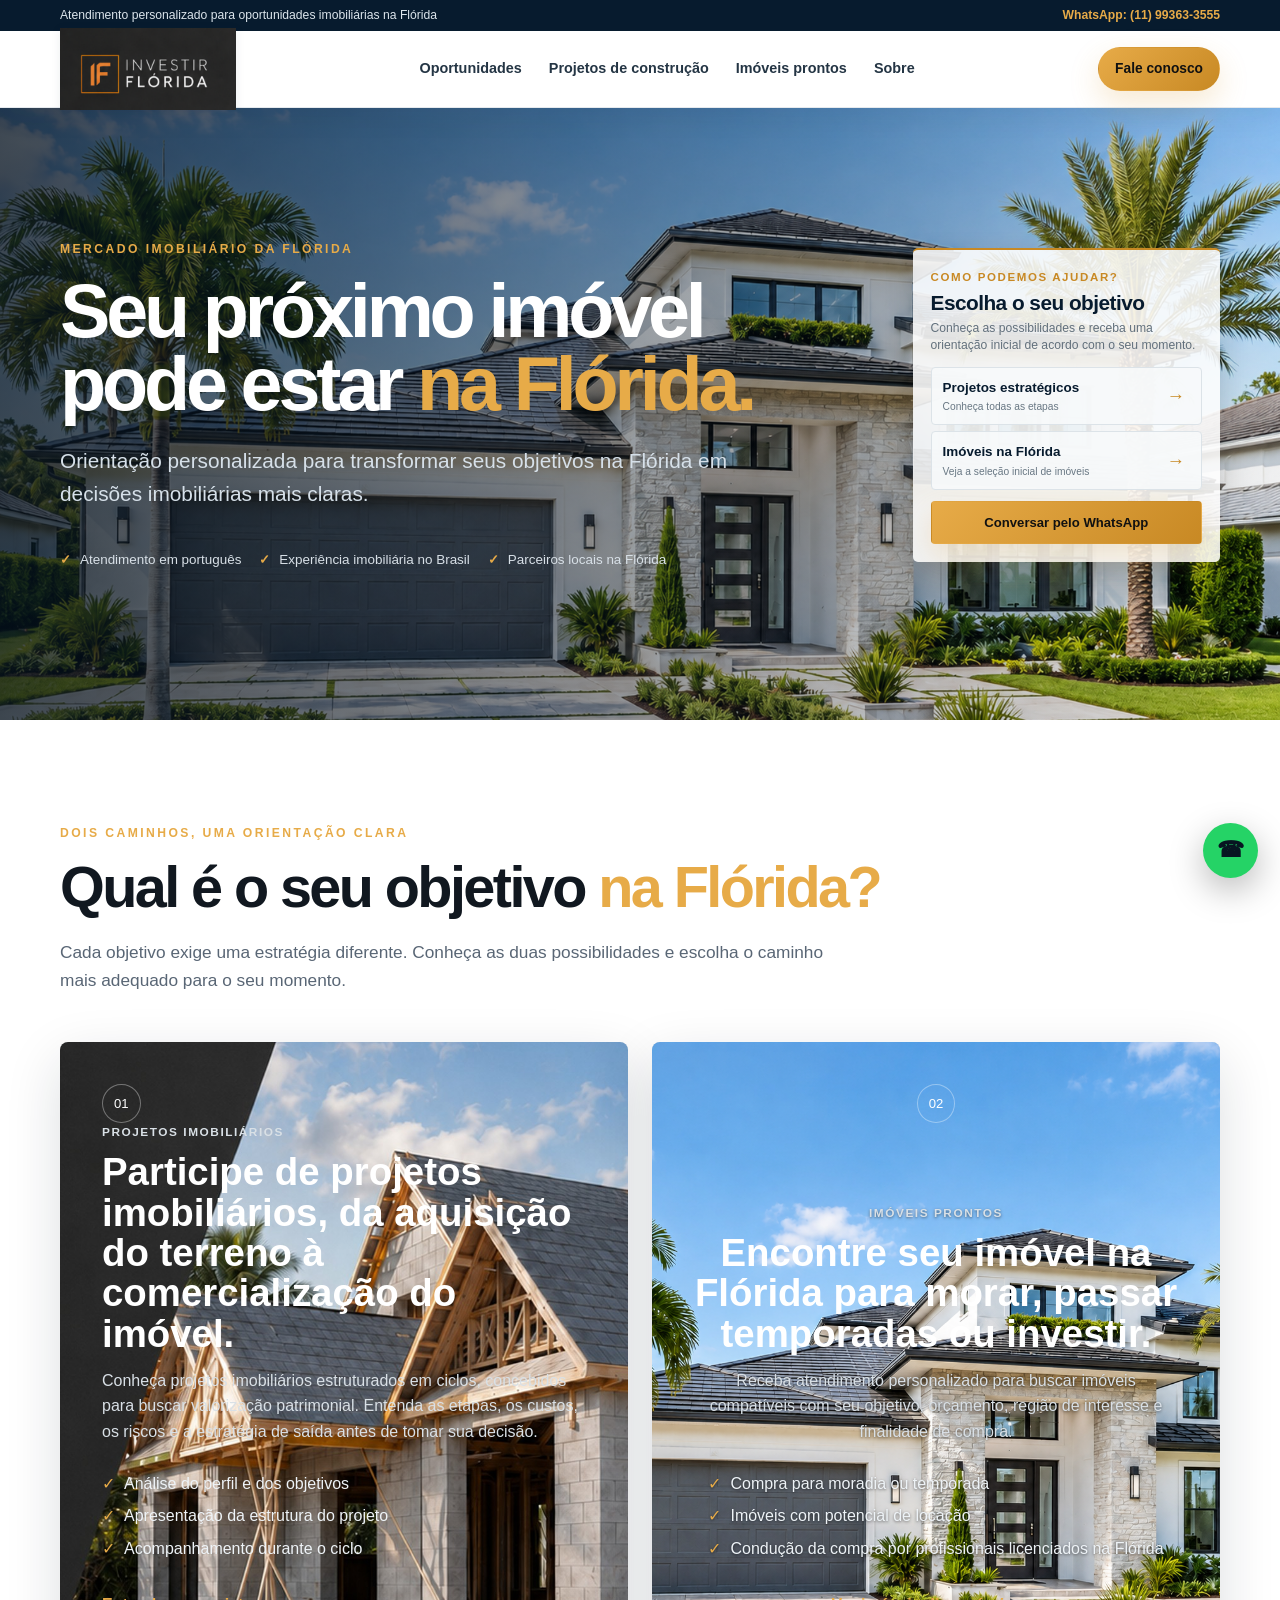
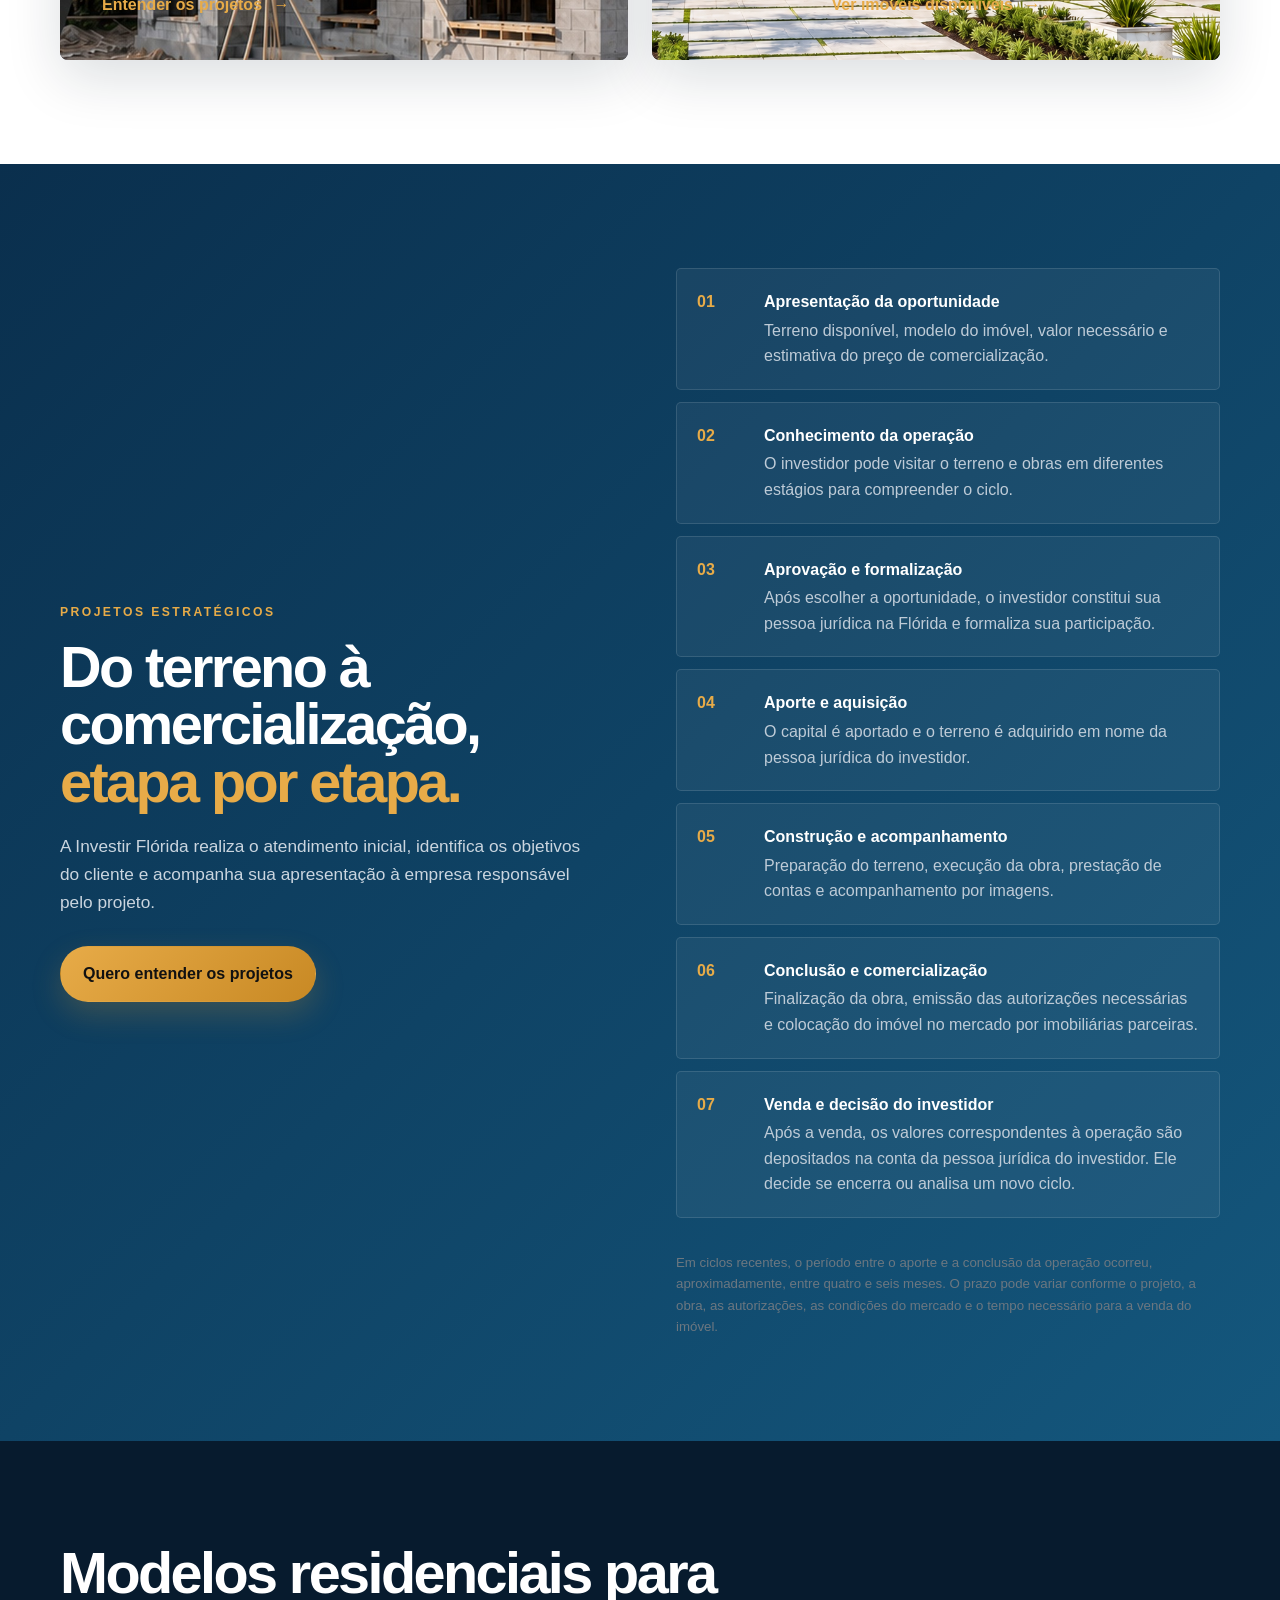
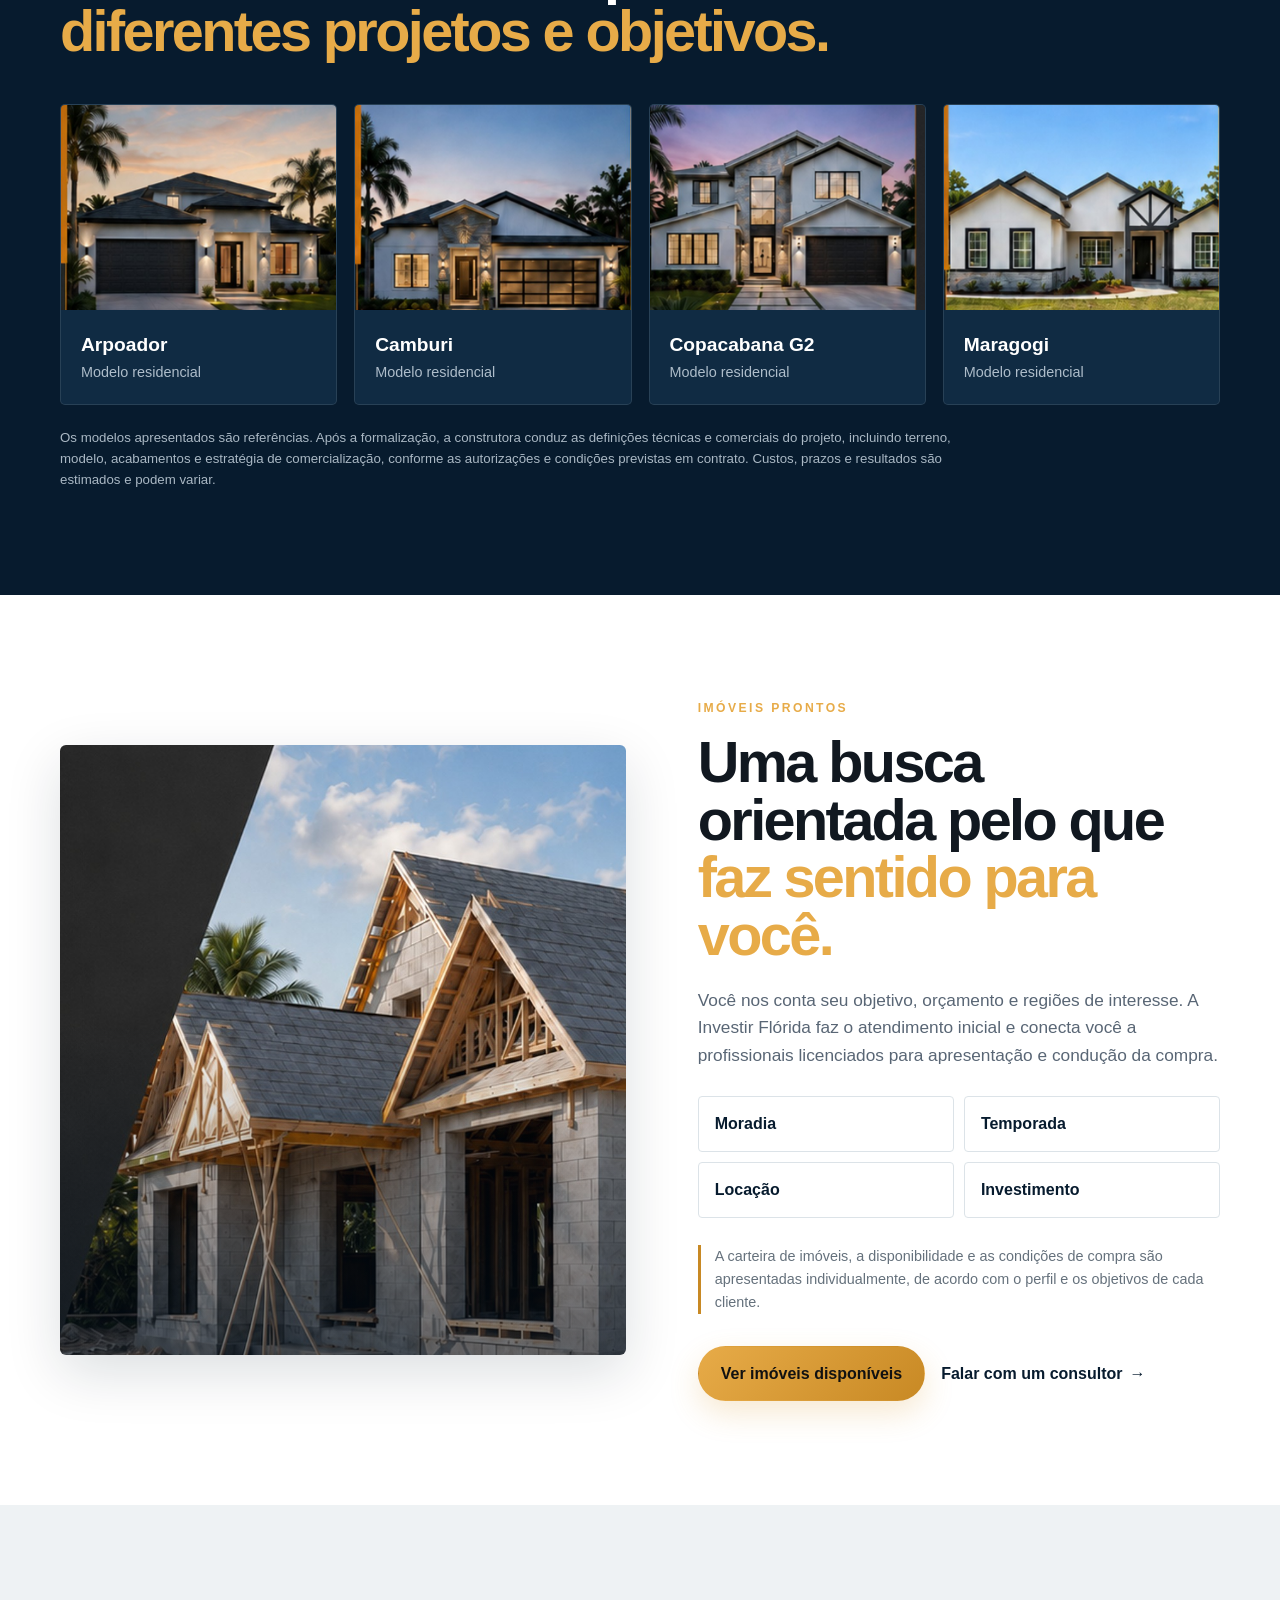
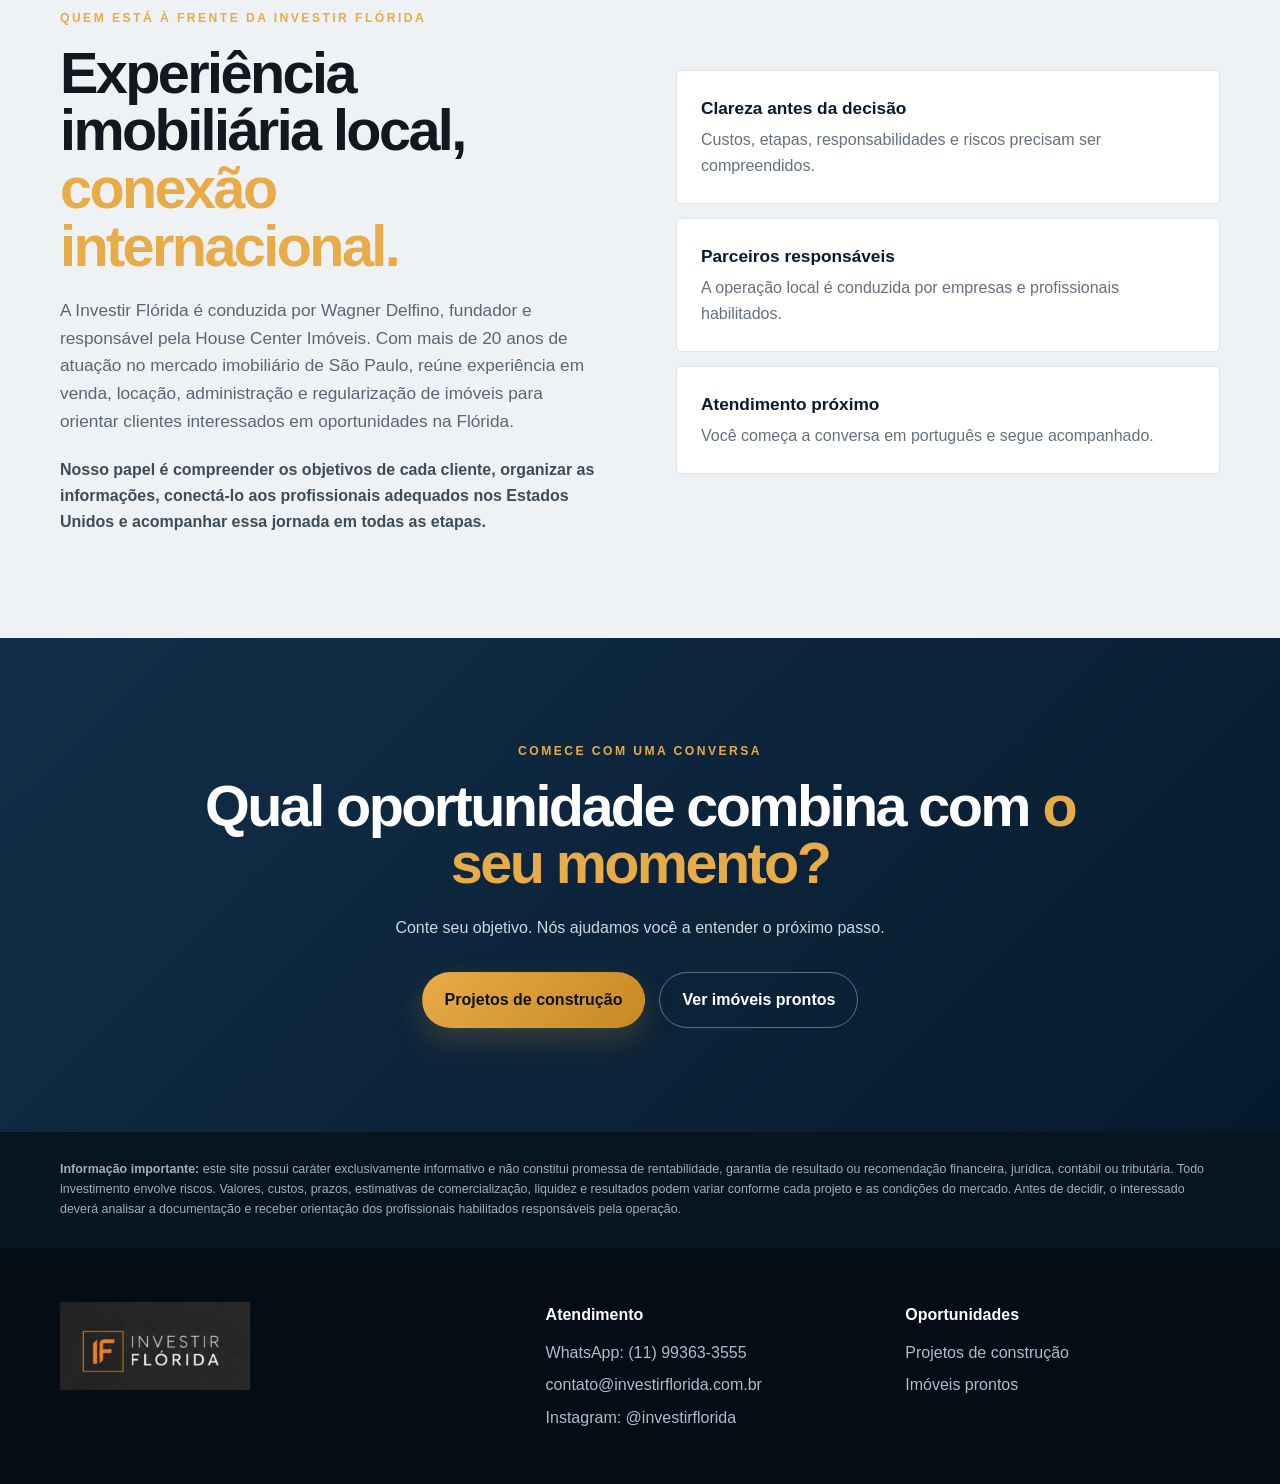
==== commit 0d73763c: "Atualiza index.html para versão aprovada do catálogo" ====
--- a/index.html
+++ b/index.html
@@ -191,7 +191,7 @@
   <footer>
     <div class="container footer-grid">
       <img src="assets/asset-10.png" alt="Investir Flórida">
-      <div><strong>Atendimento</strong><span>WhatsApp: (11) 99363-3555</span></div>
+      <div><strong>Atendimento</strong><span>WhatsApp: (11) 99363-3555</span><a href="mailto:contato@investirflorida.com.br">contato@investirflorida.com.br</a><a href="https://www.instagram.com/investirflorida/" target="_blank" rel="noopener">Instagram: @investirflorida</a></div>
       <div><strong>Oportunidades</strong><a href="#4u">Projetos de construção</a><a href="imoveis.html">Imóveis prontos</a></div>
     </div>
   </footer>
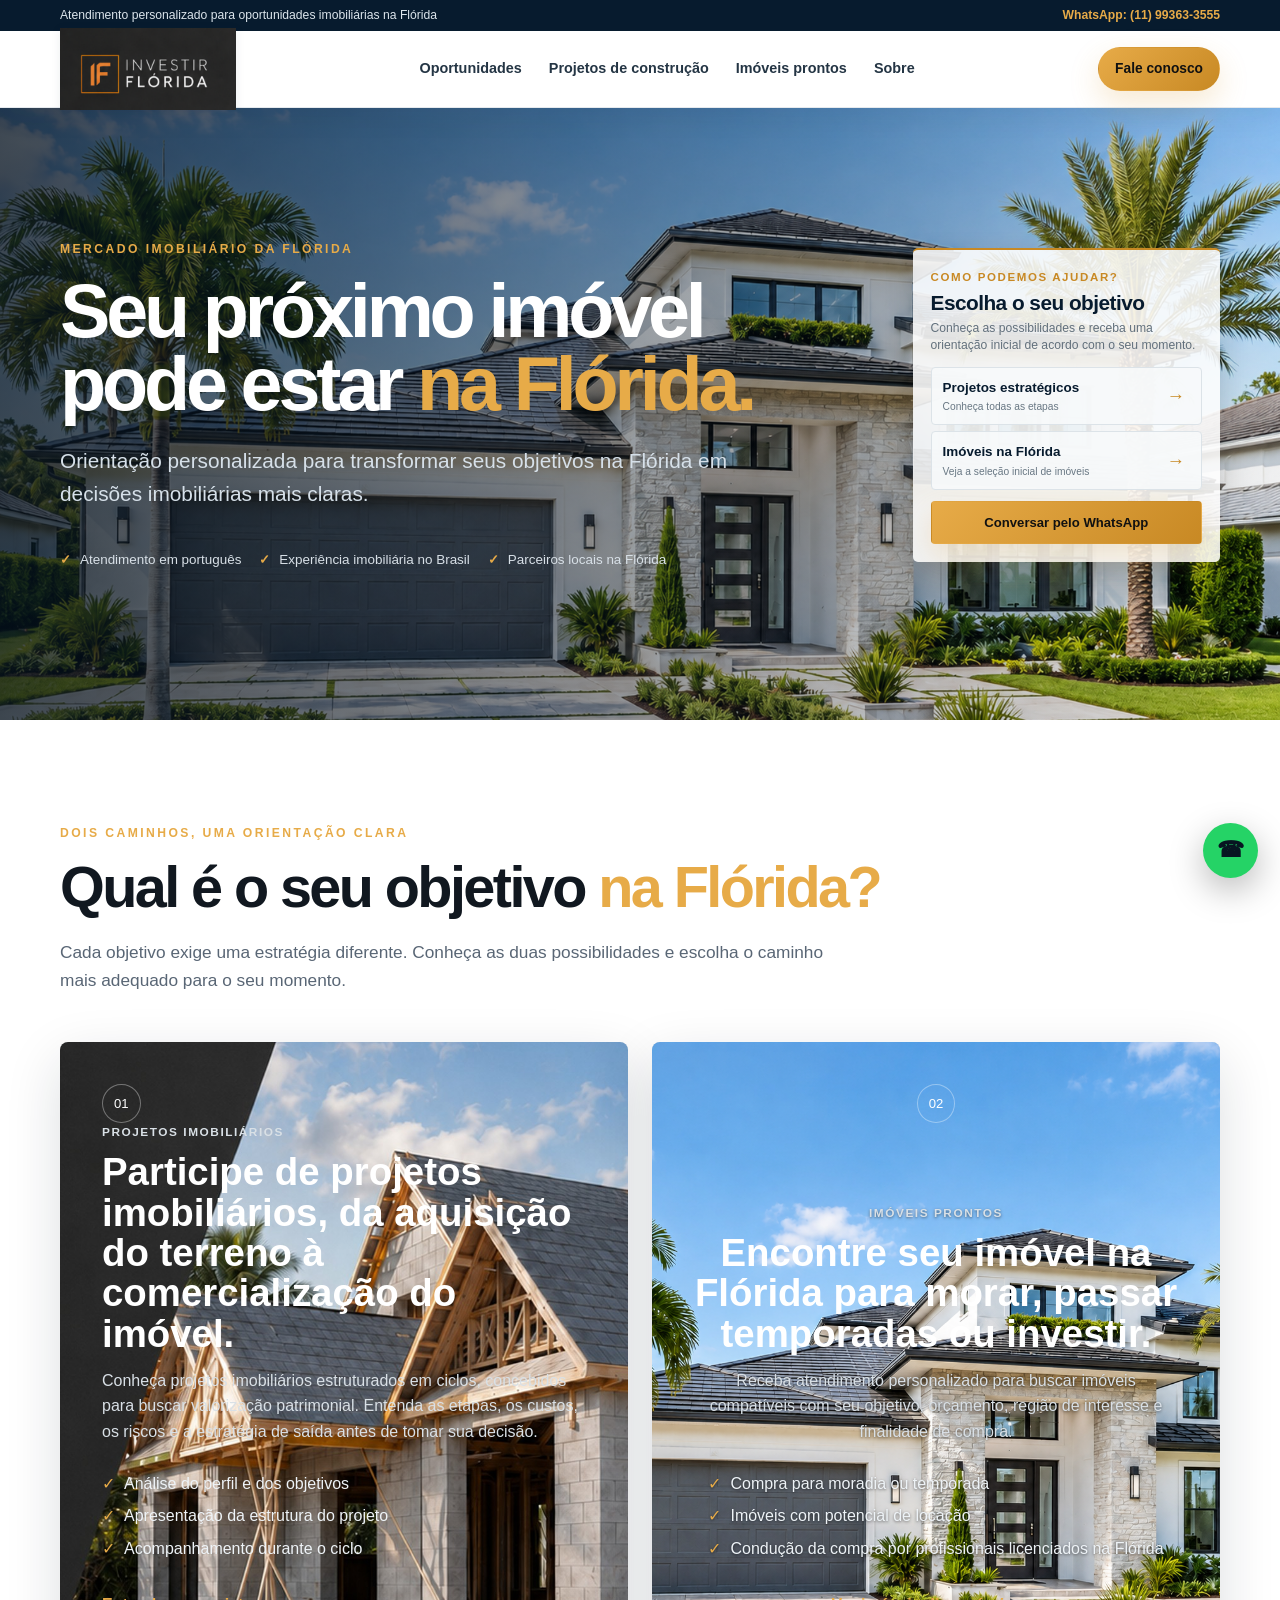
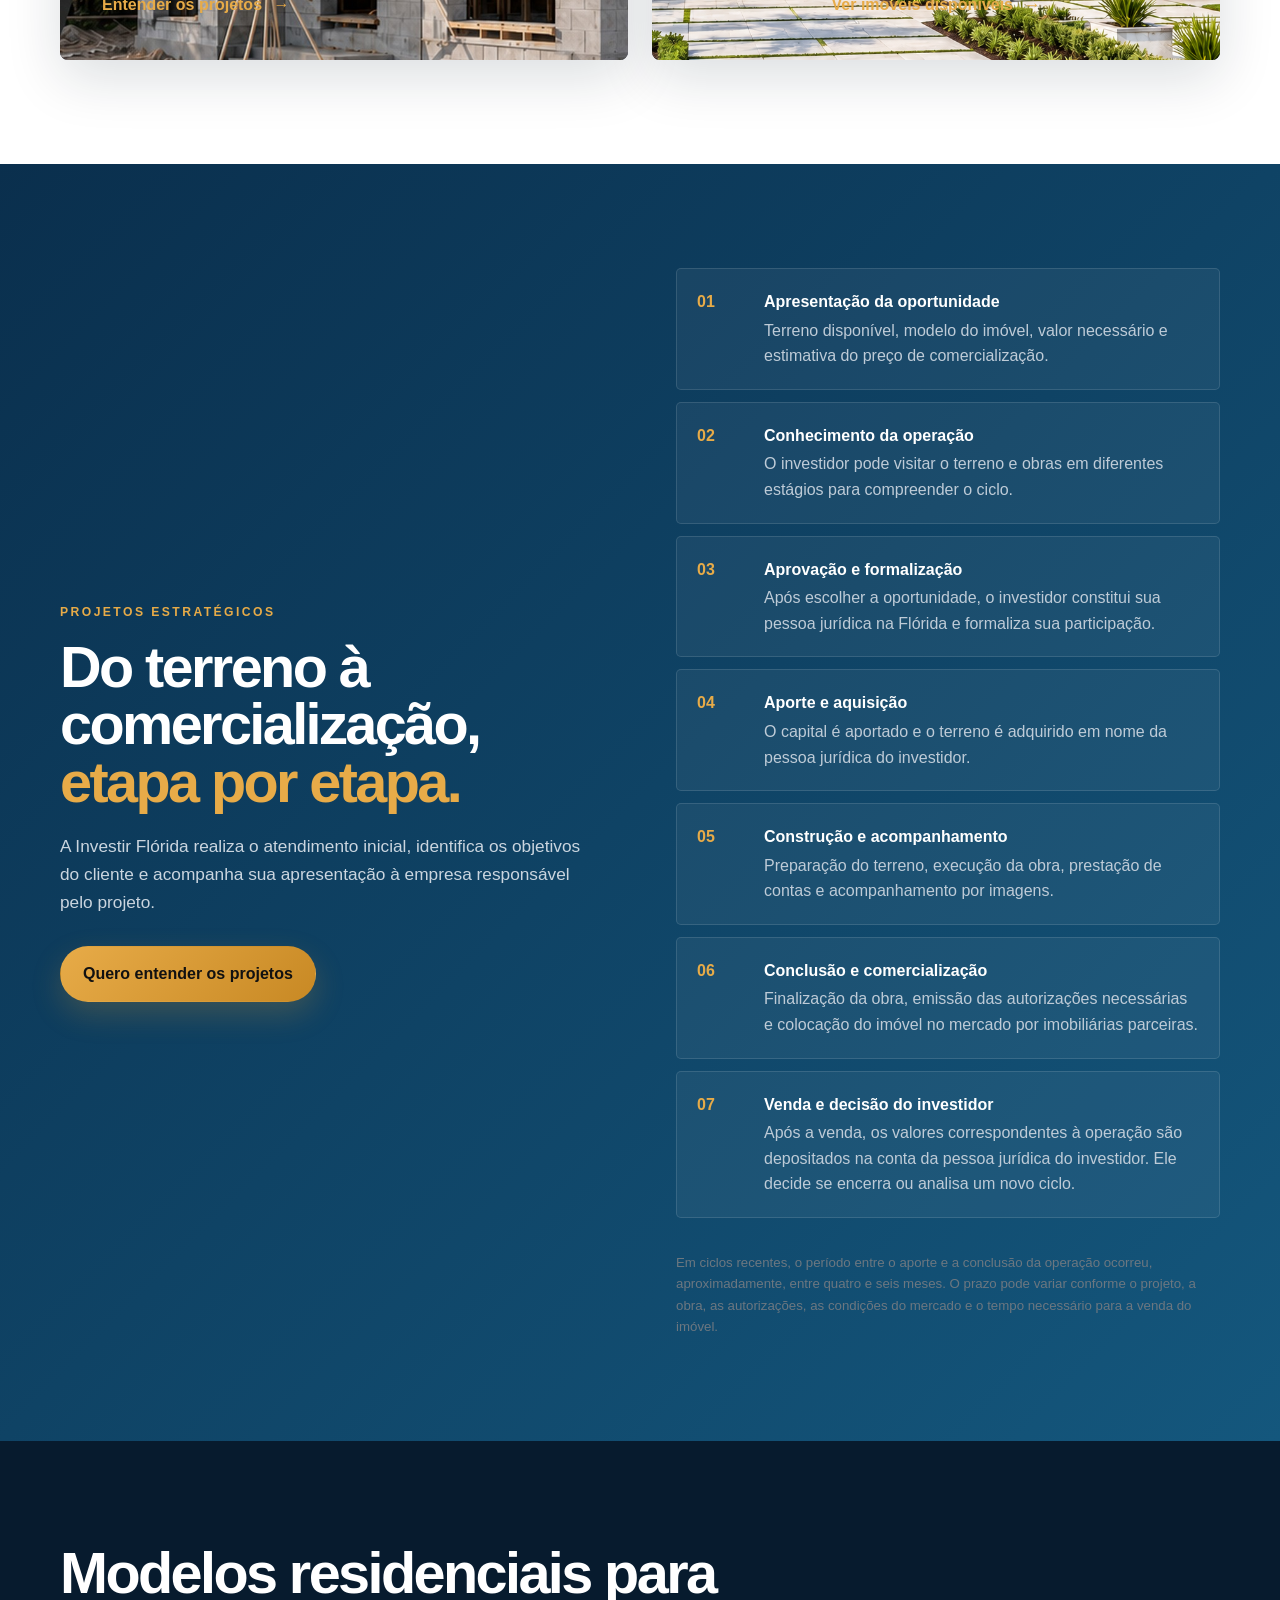
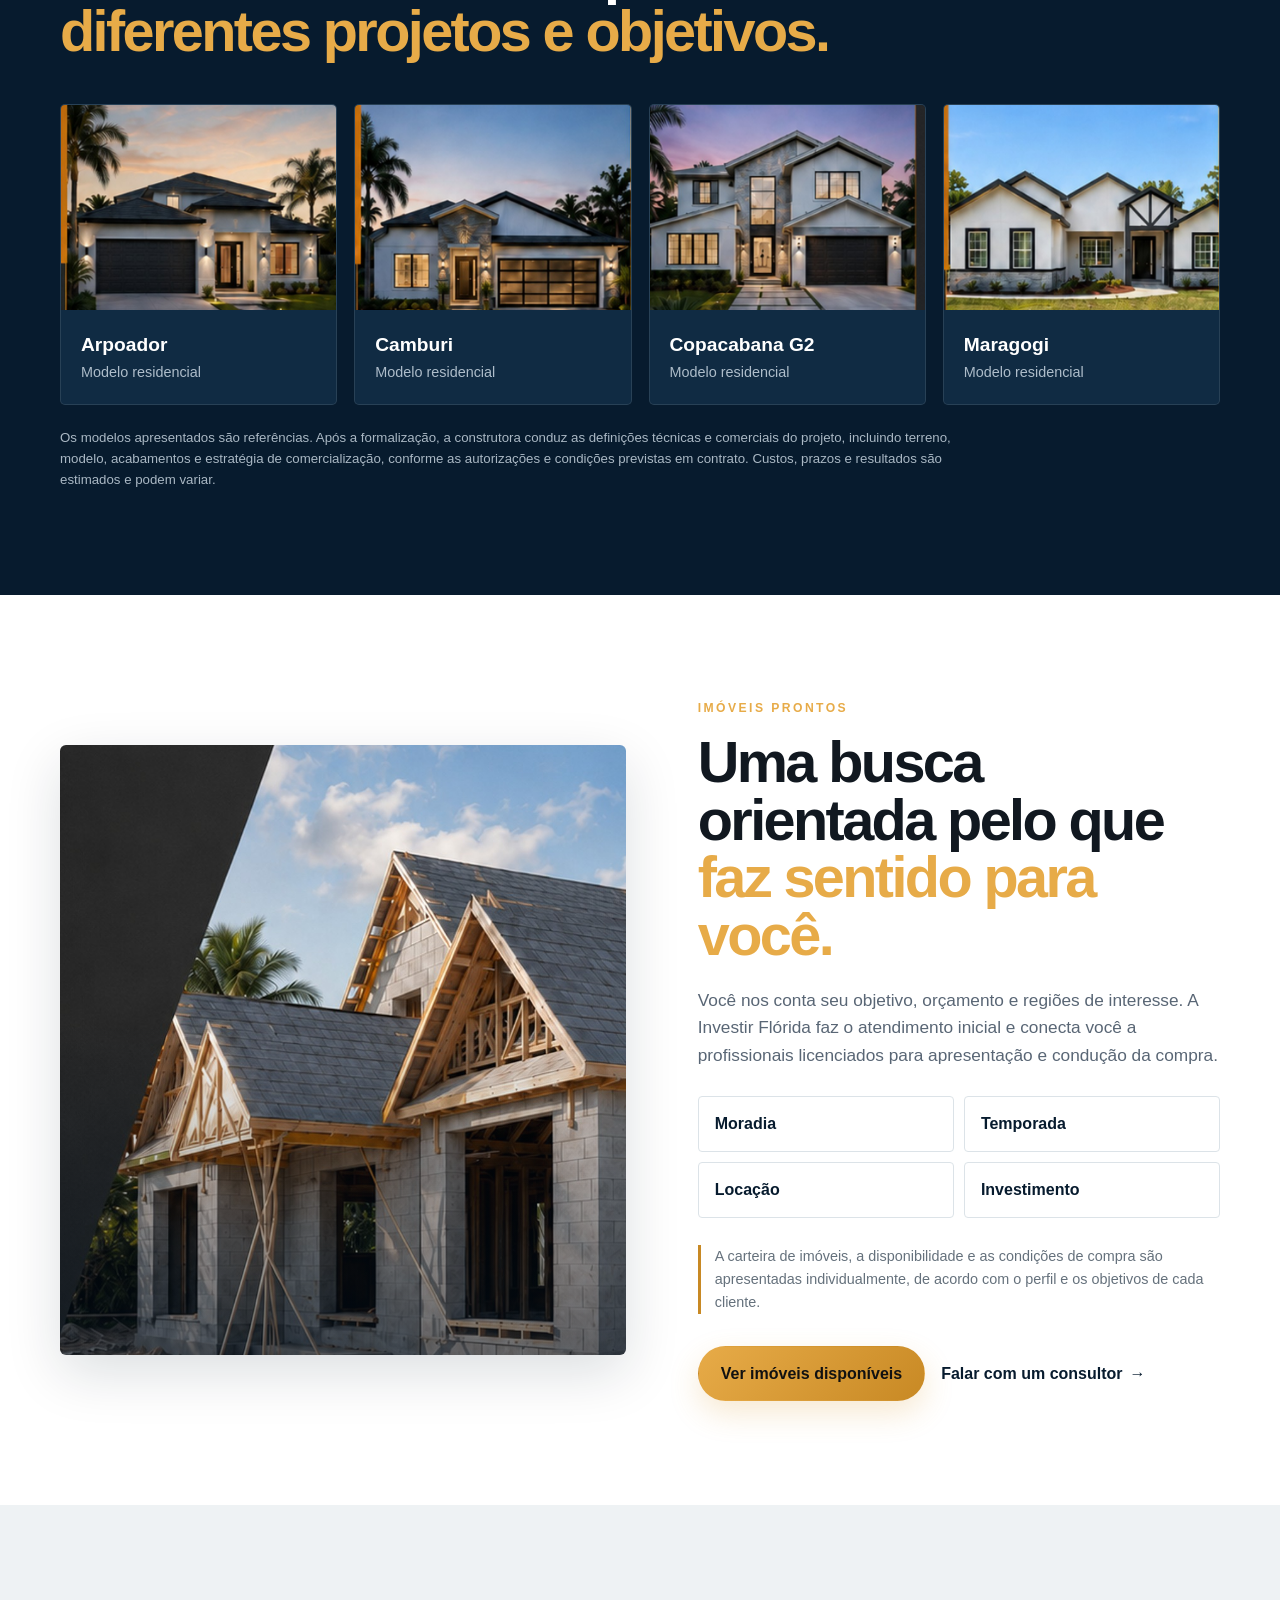
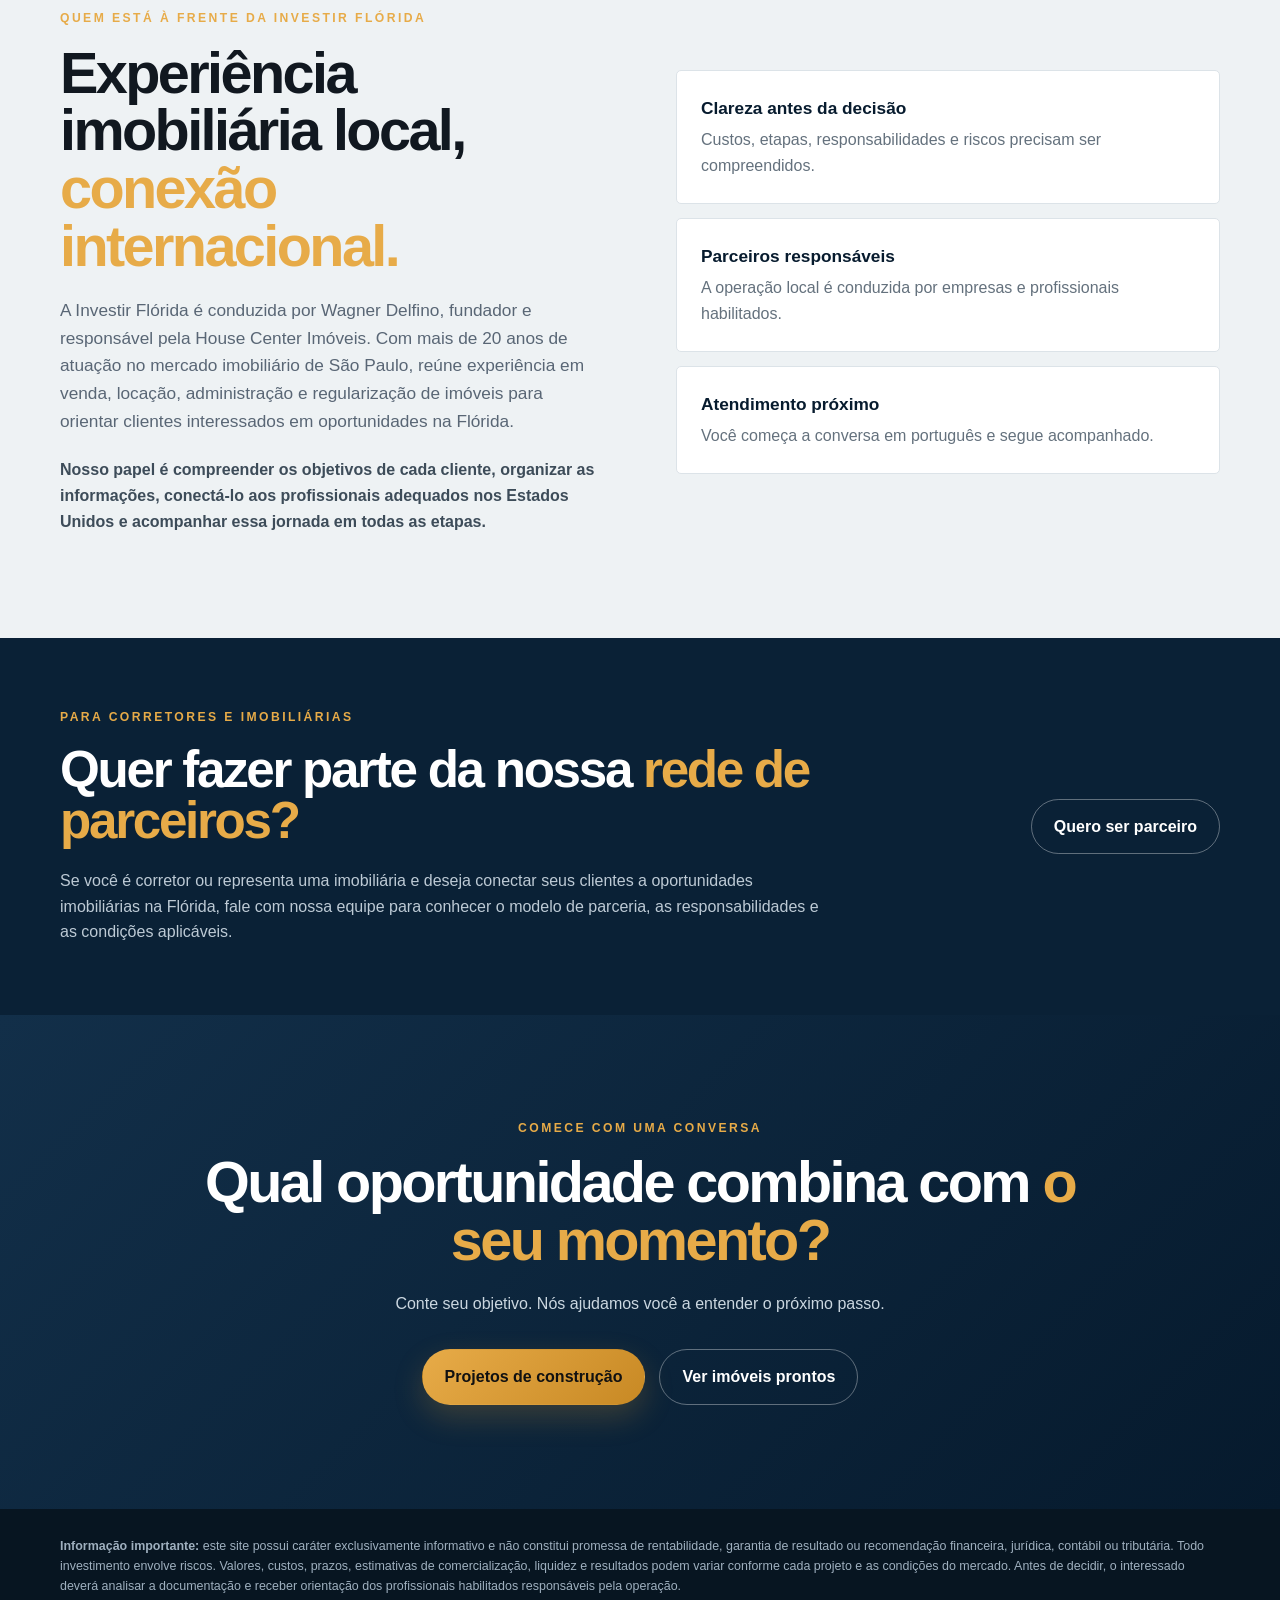
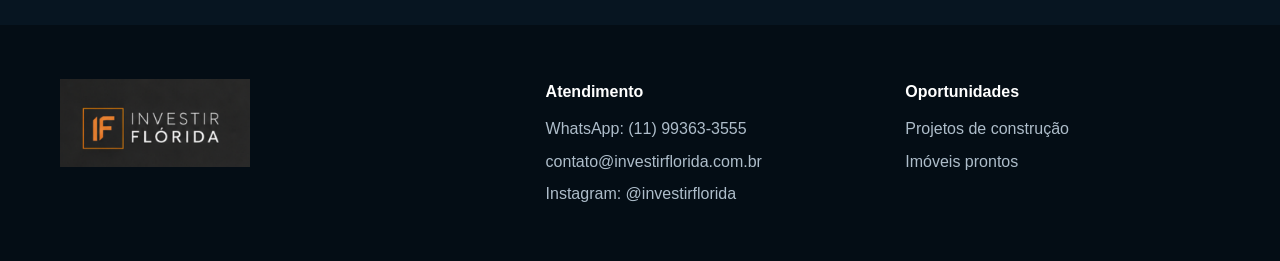
==== commit fa500c30: "Preparar ativação da rede de parceiros" ====
--- a/index.html
+++ b/index.html
@@ -158,14 +158,14 @@
       </div>
     </section>
 
-    <section class="section partner-section" id="corretores" hidden>
+    <section class="section partner-section" id="corretores">
       <div class="container partner-box">
         <div>
           <p class="eyebrow">Para corretores e imobiliárias</p>
-          <h2>Construindo uma rede de parceiros para <span>ampliar oportunidades.</span></h2>
-          <p>Estamos estruturando uma rede para corretores e imobiliárias que desejam conectar seus clientes a oportunidades imobiliárias na Flórida. Regras, responsabilidades e condições de remuneração serão apresentadas após a formalização das parcerias.</p>
-        </div>
-        <a class="button button-ghost" href="https://wa.me/5511993633555?text=Ol%C3%A1%2C%20sou%20corretor(a)%20ou%20represento%20uma%20imobili%C3%A1ria%20e%20quero%20saber%20sobre%20a%20futura%20rede%20de%20parceiros%20da%20Investir%20Fl%C3%B3rida." target="_blank" rel="noopener">Registrar interesse</a>
+          <h2>Quer fazer parte da nossa <span>rede de parceiros?</span></h2>
+          <p>Se você é corretor ou representa uma imobiliária e deseja conectar seus clientes a oportunidades imobiliárias na Flórida, fale com nossa equipe para conhecer o modelo de parceria, as responsabilidades e as condições aplicáveis.</p>
+        </div>
+        <a class="button button-ghost" href="https://wa.me/5511993633555?text=Ol%C3%A1%2C%20sou%20corretor(a)%20ou%20represento%20uma%20imobili%C3%A1ria%20e%20quero%20conhecer%20a%20rede%20de%20parceiros%20da%20Investir%20Fl%C3%B3rida." target="_blank" rel="noopener">Quero ser parceiro</a>
       </div>
     </section>
 
--- a/styles.css
+++ b/styles.css
@@ -102,6 +102,7 @@
 .property-card{overflow:hidden;background:#fff;border:1px solid #dce3e8;border-radius:7px;box-shadow:0 13px 35px rgba(7,27,46,.09)}
 .property-card[hidden]{display:none}
 .property-image-link{display:block;overflow:hidden}
+.property-photo-placeholder{height:240px;display:grid;place-items:center;padding:30px;text-align:center;background:linear-gradient(135deg,#dfe7ed,#f7f9fa);color:var(--navy);font-weight:800}
 .property-image-link img{width:100%;height:240px;object-fit:cover;background:#dfe5e9;transition:transform .25s ease}
 .property-image-link:hover img{transform:scale(1.025)}
 .property-content{padding:23px}
@@ -123,8 +124,17 @@
 .back-link:hover{color:var(--gold)}
 .detail-layout{display:grid;grid-template-columns:minmax(0,1.15fr) minmax(340px,.85fr);gap:42px;align-items:start}
 .detail-gallery{background:#fff;border:1px solid #dce3e8;border-radius:8px;overflow:hidden;box-shadow:var(--shadow)}
-.detail-gallery img{width:100%;height:min(560px,55vw);min-height:420px;object-fit:cover;background:#dfe5e9}
-.detail-gallery p{padding:15px 20px;color:#6b7883;font-size:.85rem;border-top:1px solid #e4e9ed}
+.gallery-stage{position:relative;background:#dfe5e9}
+.gallery-stage>img{width:100%;height:min(560px,55vw);min-height:420px;object-fit:contain;background:#101820}
+.gallery-arrow{position:absolute;top:50%;transform:translateY(-50%);z-index:2;width:46px;height:46px;border:0;border-radius:50%;background:rgba(4,13,21,.78);color:#fff;font:700 2rem/1 Arial;cursor:pointer}
+.gallery-arrow:hover{background:var(--gold);color:#111}
+.gallery-prev{left:14px}.gallery-next{right:14px}
+.gallery-meta{display:flex;justify-content:space-between;gap:20px;padding:12px 18px;color:#526270;font-size:.82rem;border-top:1px solid #e4e9ed}
+.gallery-thumbnails{display:flex;gap:8px;overflow-x:auto;padding:0 14px 14px;scrollbar-width:thin}
+.gallery-thumbnail{flex:0 0 92px;height:68px;padding:0;border:3px solid transparent;border-radius:4px;overflow:hidden;background:#dfe5e9;cursor:pointer}
+.gallery-thumbnail.active{border-color:var(--gold)}
+.gallery-thumbnail img{width:100%;height:100%;object-fit:cover}
+.detail-photo-placeholder{min-height:480px;display:grid;place-items:center;padding:35px;text-align:center;background:linear-gradient(135deg,#dfe7ed,#f7f9fa);color:var(--navy);font-size:1.1rem;font-weight:800}
 .detail-content{background:#fff;border:1px solid #dce3e8;border-radius:8px;padding:34px;box-shadow:0 13px 35px rgba(7,27,46,.08)}
 .detail-content h1{color:var(--navy);font-size:clamp(2rem,4vw,3.25rem);line-height:1.04;letter-spacing:-.04em;margin:5px 0 9px}
 .detail-content h2{color:var(--navy);font-size:1.12rem;margin:24px 0 12px}
@@ -138,6 +148,10 @@
 .detail-empty h1{color:var(--navy);font-size:2.5rem;margin-bottom:10px}
 .detail-empty .button{margin-top:25px}
 .catalog-note{margin-top:30px;color:#697681;font-size:.86rem}
+.catalog-credibility{padding:72px 0;background:#fff;border-top:1px solid #dce3e8}
+.credibility-layout{display:grid;grid-template-columns:.9fr 1.1fr;gap:70px;align-items:start}
+.catalog-credibility h2{color:var(--navy);font-size:clamp(2rem,4vw,3.4rem);line-height:1.05;letter-spacing:-.04em}
+.credibility-layout>div:last-child{display:grid;gap:17px;color:#50606d;font-size:1.03rem}
 .about-section{background:#eef2f4}
 .about-note{margin-top:22px;color:#3d4c59;font-weight:650}
 .principles{display:grid;gap:14px}
@@ -162,5 +176,5 @@
 .whatsapp-float{position:fixed;right:22px;bottom:22px;width:55px;height:55px;border-radius:50%;display:grid;place-items:center;background:#25d366;color:#071521;font-size:1.35rem;font-weight:900;z-index:45;box-shadow:0 12px 35px rgba(0,0,0,.28)}
 @media(max-width:1000px){.hero-layout{grid-template-columns:1fr;gap:40px}.opportunity-box{max-width:315px;justify-self:end}.hero{padding-top:180px}.contact-strip span{display:none}.contact-strip .container{justify-content:flex-end}}
 @media(max-width:1000px){.property-grid{grid-template-columns:repeat(2,1fr)}}
-@media(max-width:900px){nav{display:none}.nav .button-small{display:none}.path-grid,.split,.ready-split,.partner-box,.detail-layout{grid-template-columns:1fr}.stats,.models{grid-template-columns:1fr 1fr}.path-card{min-height:480px}.partner-box{gap:25px}.ready-image{min-height:430px}.footer-grid{grid-template-columns:1fr 1fr}.footer-grid>img{grid-column:1/-1}.detail-gallery img{height:min(560px,72vw)}}
-@media(max-width:580px){.contact-strip{display:none}.nav{height:72px}.section{padding:76px 0}.hero{min-height:auto;padding:125px 0 54px;background-position:62% center}.brand img{width:158px}.hero-layout{gap:28px}.trust-line{display:grid;gap:8px;margin-top:30px}.opportunity-box{max-width:315px;padding:18px}.opportunity-box h2{font-size:1.3rem}.path-card{padding:28px;min-height:510px}.stats,.models,.property-grid{grid-template-columns:1fr}.purpose-grid{grid-template-columns:1fr}.footer-grid{grid-template-columns:1fr}.hero-actions .button{width:100%}.whatsapp-float{right:15px;bottom:15px}.catalog-hero{padding:125px 0 52px}.catalog-section{padding:35px 0 75px}.catalog-toolbar{gap:7px}.filter-button{padding:9px 12px;font-size:.8rem}.property-image-link img{height:225px}.property-actions{align-items:flex-start;flex-direction:column}.property-detail-main{padding:105px 0 65px}.detail-gallery img{height:68vw;min-height:260px}.detail-content{padding:25px 20px}.detail-content h1{font-size:2.15rem}}
+@media(max-width:900px){nav{display:none}.nav .button-small{display:none}.path-grid,.split,.ready-split,.partner-box,.detail-layout,.credibility-layout{grid-template-columns:1fr}.stats,.models{grid-template-columns:1fr 1fr}.path-card{min-height:480px}.partner-box{gap:25px}.ready-image{min-height:430px}.footer-grid{grid-template-columns:1fr 1fr}.footer-grid>img{grid-column:1/-1}.gallery-stage>img{height:min(560px,72vw)}}
+@media(max-width:580px){.contact-strip{display:none}.nav{height:72px}.section{padding:76px 0}.hero{min-height:auto;padding:125px 0 54px;background-position:62% center}.brand img{width:158px}.hero-layout{gap:28px}.trust-line{display:grid;gap:8px;margin-top:30px}.opportunity-box{max-width:315px;padding:18px}.opportunity-box h2{font-size:1.3rem}.path-card{padding:28px;min-height:510px}.stats,.models,.property-grid{grid-template-columns:1fr}.purpose-grid{grid-template-columns:1fr}.footer-grid{grid-template-columns:1fr}.hero-actions .button{width:100%}.whatsapp-float{right:15px;bottom:15px}.catalog-hero{padding:125px 0 52px}.catalog-section{padding:35px 0 75px}.catalog-toolbar{gap:7px}.filter-button{padding:9px 12px;font-size:.8rem}.property-image-link img,.property-photo-placeholder{height:225px}.property-actions{align-items:flex-start;flex-direction:column}.property-detail-main{padding:105px 0 65px}.gallery-stage>img{height:68vw;min-height:260px}.gallery-arrow{width:40px;height:40px}.gallery-thumbnail{flex-basis:78px;height:58px}.detail-photo-placeholder{min-height:300px}.detail-content{padding:25px 20px}.detail-content h1{font-size:2.15rem}.catalog-credibility{padding:58px 0}.credibility-layout{gap:25px}}
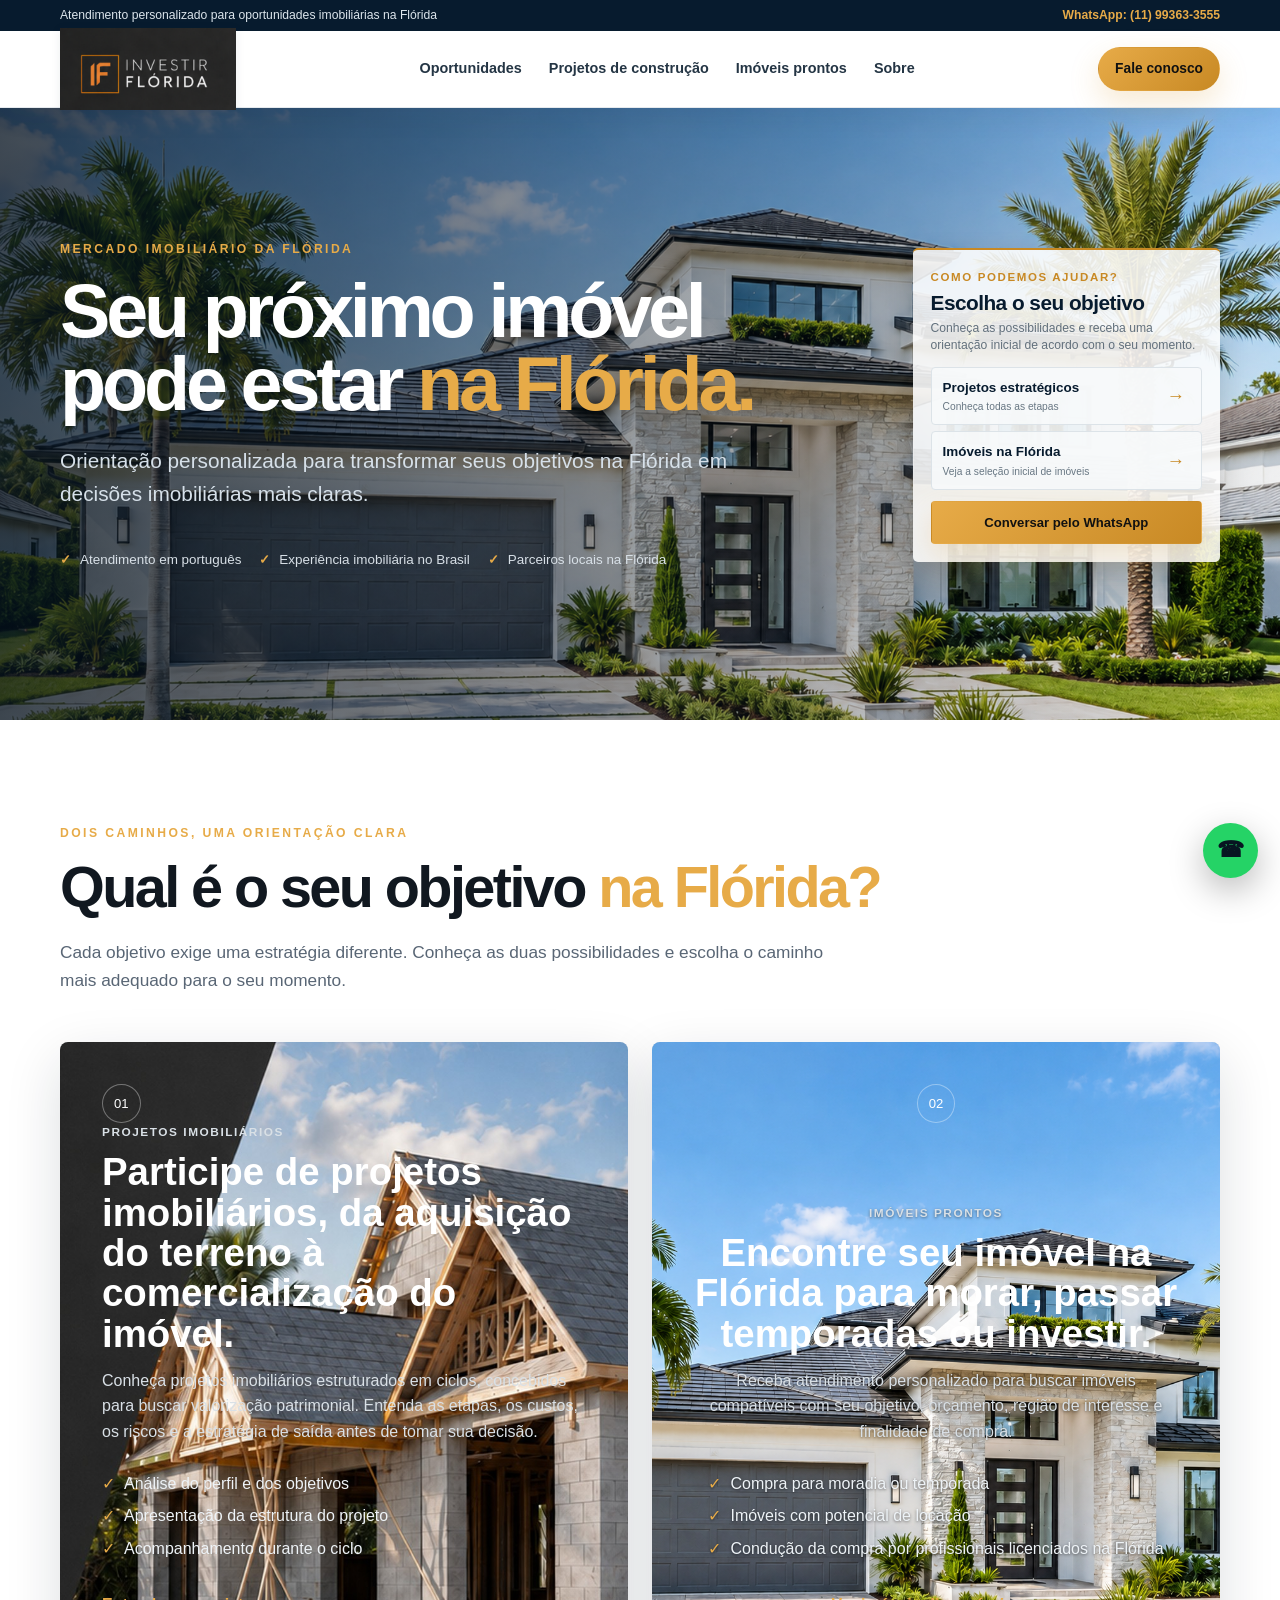
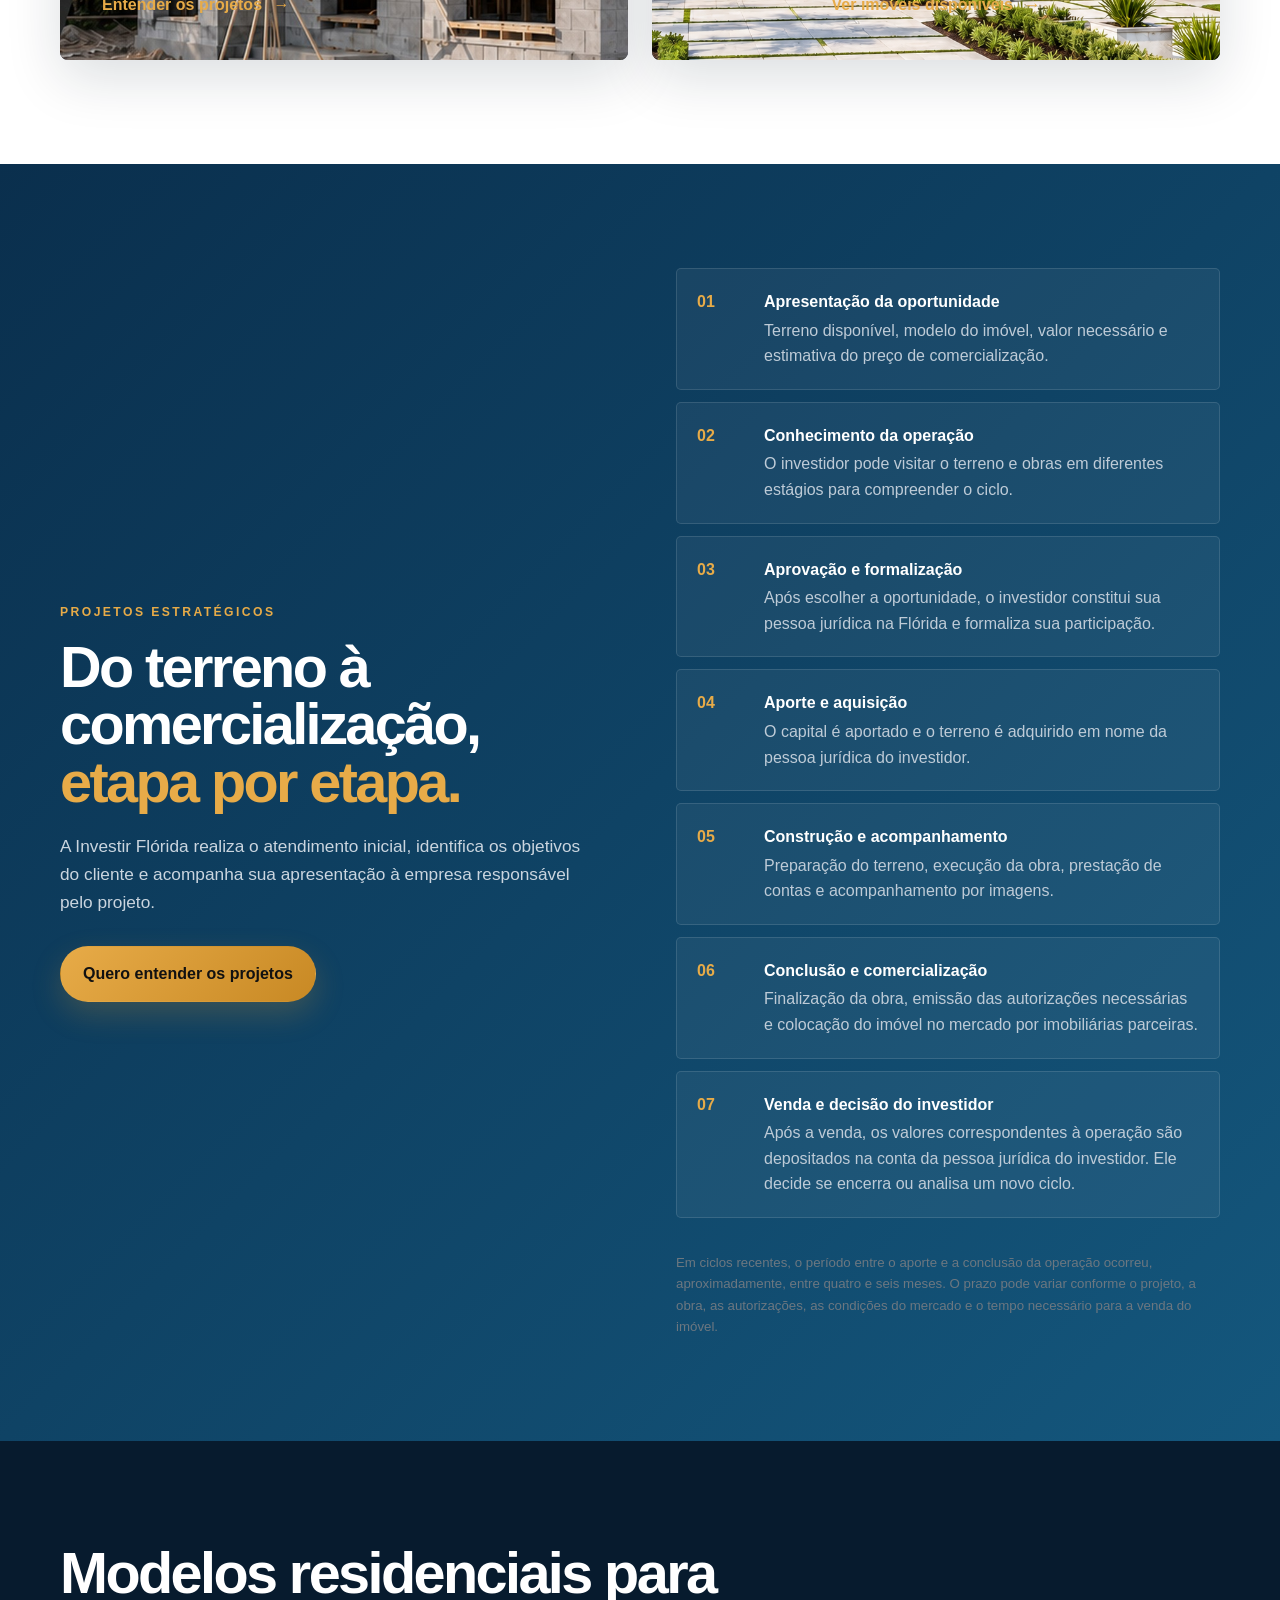
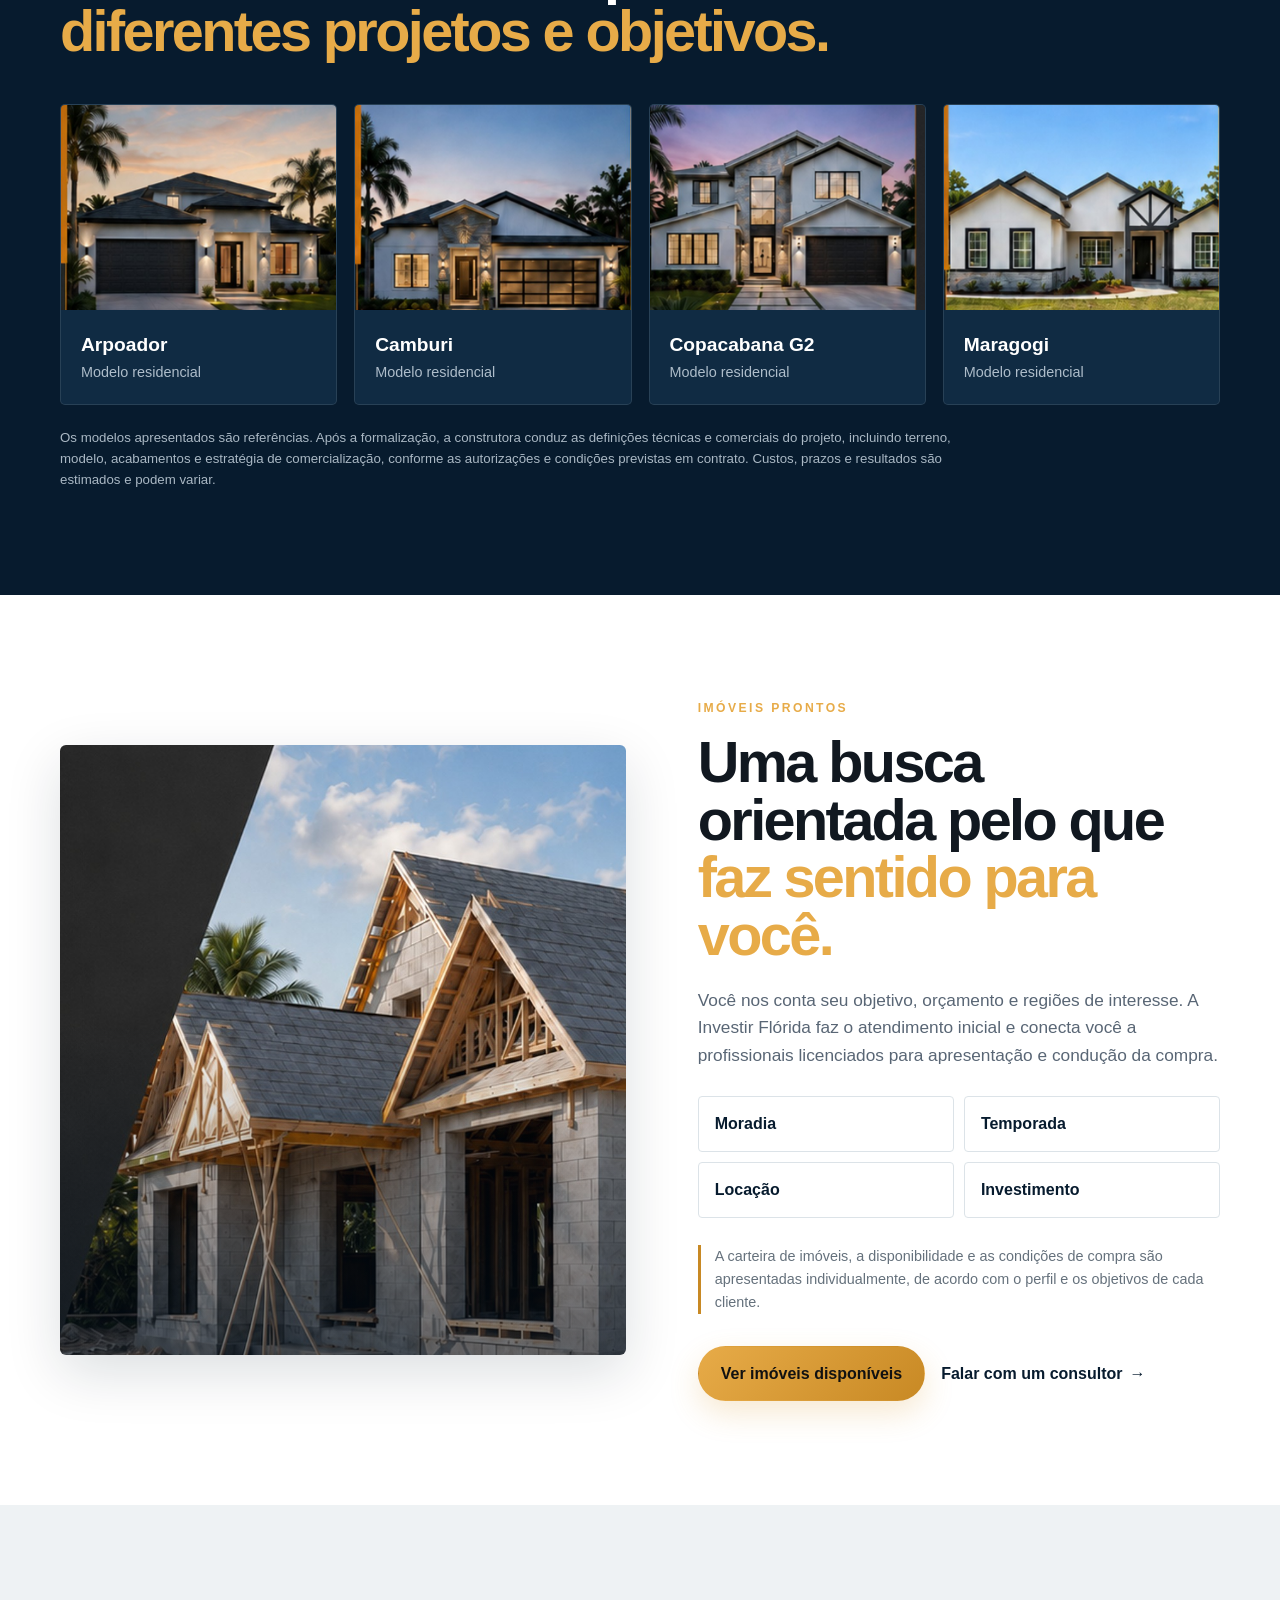
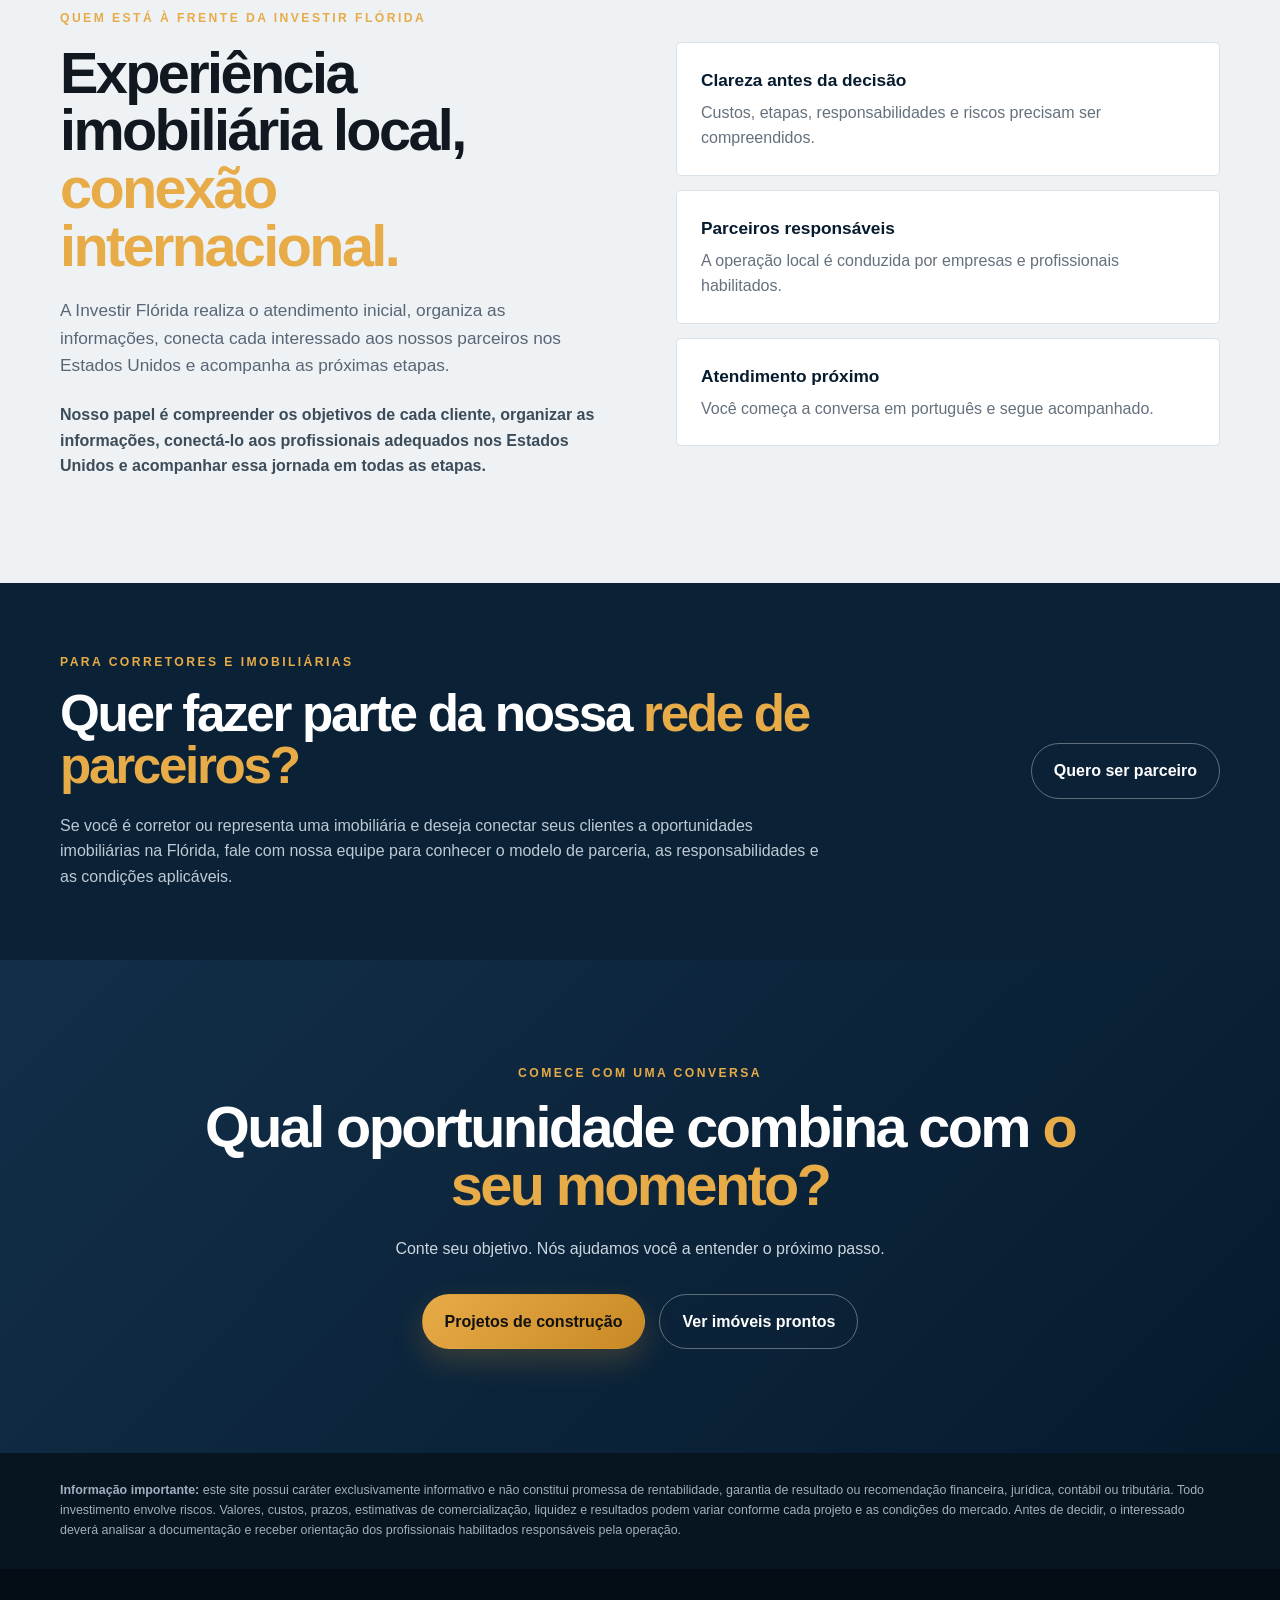
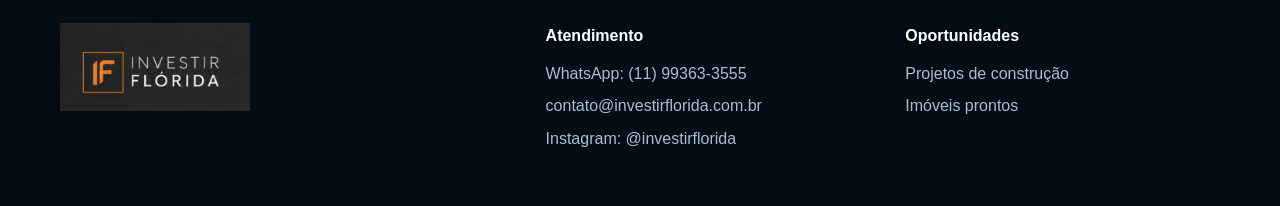
==== commit b36ad524: "Atualiza texto institucional" ====
--- a/index.html
+++ b/index.html
@@ -147,7 +147,7 @@
         <div>
           <p class="eyebrow">Quem está à frente da Investir Flórida</p>
           <h2>Experiência imobiliária local, <span>conexão internacional.</span></h2>
-          <p class="section-lead">A Investir Flórida é conduzida por Wagner Delfino, fundador e responsável pela House Center Imóveis. Com mais de 20 anos de atuação no mercado imobiliário de São Paulo, reúne experiência em venda, locação, administração e regularização de imóveis para orientar clientes interessados em oportunidades na Flórida.</p>
+          <p class="section-lead">A Investir Flórida realiza o atendimento inicial, organiza as informações, conecta cada interessado aos nossos parceiros nos Estados Unidos e acompanha as próximas etapas.</p>
           <p class="about-note">Nosso papel é compreender os objetivos de cada cliente, organizar as informações, conectá-lo aos profissionais adequados nos Estados Unidos e acompanhar essa jornada em todas as etapas.</p>
         </div>
         <div class="principles">
--- a/styles.css
+++ b/styles.css
@@ -101,7 +101,8 @@
 .property-grid{display:grid;grid-template-columns:repeat(3,1fr);gap:22px}
 .property-card{overflow:hidden;background:#fff;border:1px solid #dce3e8;border-radius:7px;box-shadow:0 13px 35px rgba(7,27,46,.09)}
 .property-card[hidden]{display:none}
-.property-image-link{display:block;overflow:hidden}
+.property-image-link{position:relative;display:block;overflow:hidden}
+.property-image-link.has-image::after{content:"";position:absolute;right:12px;bottom:12px;width:120px;height:56px;background:url('assets/asset-01.png') center/contain no-repeat;opacity:.72;pointer-events:none;z-index:1}
 .property-photo-placeholder{height:240px;display:grid;place-items:center;padding:30px;text-align:center;background:linear-gradient(135deg,#dfe7ed,#f7f9fa);color:var(--navy);font-weight:800}
 .property-image-link img{width:100%;height:240px;object-fit:cover;background:#dfe5e9;transition:transform .25s ease}
 .property-image-link:hover img{transform:scale(1.025)}
@@ -126,6 +127,7 @@
 .detail-gallery{background:#fff;border:1px solid #dce3e8;border-radius:8px;overflow:hidden;box-shadow:var(--shadow)}
 .gallery-stage{position:relative;background:#dfe5e9}
 .gallery-stage>img{width:100%;height:min(560px,55vw);min-height:420px;object-fit:contain;background:#101820}
+.gallery-stage>.gallery-watermark{position:absolute;right:18px;bottom:18px;width:150px;height:auto;min-height:0;object-fit:contain;background:transparent;opacity:.72;pointer-events:none;z-index:1}
 .gallery-arrow{position:absolute;top:50%;transform:translateY(-50%);z-index:2;width:46px;height:46px;border:0;border-radius:50%;background:rgba(4,13,21,.78);color:#fff;font:700 2rem/1 Arial;cursor:pointer}
 .gallery-arrow:hover{background:var(--gold);color:#111}
 .gallery-prev{left:14px}.gallery-next{right:14px}
@@ -177,4 +179,4 @@
 @media(max-width:1000px){.hero-layout{grid-template-columns:1fr;gap:40px}.opportunity-box{max-width:315px;justify-self:end}.hero{padding-top:180px}.contact-strip span{display:none}.contact-strip .container{justify-content:flex-end}}
 @media(max-width:1000px){.property-grid{grid-template-columns:repeat(2,1fr)}}
 @media(max-width:900px){nav{display:none}.nav .button-small{display:none}.path-grid,.split,.ready-split,.partner-box,.detail-layout,.credibility-layout{grid-template-columns:1fr}.stats,.models{grid-template-columns:1fr 1fr}.path-card{min-height:480px}.partner-box{gap:25px}.ready-image{min-height:430px}.footer-grid{grid-template-columns:1fr 1fr}.footer-grid>img{grid-column:1/-1}.gallery-stage>img{height:min(560px,72vw)}}
-@media(max-width:580px){.contact-strip{display:none}.nav{height:72px}.section{padding:76px 0}.hero{min-height:auto;padding:125px 0 54px;background-position:62% center}.brand img{width:158px}.hero-layout{gap:28px}.trust-line{display:grid;gap:8px;margin-top:30px}.opportunity-box{max-width:315px;padding:18px}.opportunity-box h2{font-size:1.3rem}.path-card{padding:28px;min-height:510px}.stats,.models,.property-grid{grid-template-columns:1fr}.purpose-grid{grid-template-columns:1fr}.footer-grid{grid-template-columns:1fr}.hero-actions .button{width:100%}.whatsapp-float{right:15px;bottom:15px}.catalog-hero{padding:125px 0 52px}.catalog-section{padding:35px 0 75px}.catalog-toolbar{gap:7px}.filter-button{padding:9px 12px;font-size:.8rem}.property-image-link img,.property-photo-placeholder{height:225px}.property-actions{align-items:flex-start;flex-direction:column}.property-detail-main{padding:105px 0 65px}.gallery-stage>img{height:68vw;min-height:260px}.gallery-arrow{width:40px;height:40px}.gallery-thumbnail{flex-basis:78px;height:58px}.detail-photo-placeholder{min-height:300px}.detail-content{padding:25px 20px}.detail-content h1{font-size:2.15rem}.catalog-credibility{padding:58px 0}.credibility-layout{gap:25px}}
+@media(max-width:580px){.contact-strip{display:none}.nav{height:72px}.section{padding:76px 0}.hero{min-height:auto;padding:125px 0 54px;background-position:62% center}.brand img{width:158px}.hero-layout{gap:28px}.trust-line{display:grid;gap:8px;margin-top:30px}.opportunity-box{max-width:315px;padding:18px}.opportunity-box h2{font-size:1.3rem}.path-card{padding:28px;min-height:510px}.stats,.models,.property-grid{grid-template-columns:1fr}.purpose-grid{grid-template-columns:1fr}.footer-grid{grid-template-columns:1fr}.hero-actions .button{width:100%}.whatsapp-float{right:15px;bottom:15px}.catalog-hero{padding:125px 0 52px}.catalog-section{padding:35px 0 75px}.catalog-toolbar{gap:7px}.filter-button{padding:9px 12px;font-size:.8rem}.property-image-link img,.property-photo-placeholder{height:225px}.property-image-link.has-image::after{right:9px;bottom:9px;width:105px;height:49px}.property-actions{align-items:flex-start;flex-direction:column}.property-detail-main{padding:105px 0 65px}.gallery-stage>img{height:68vw;min-height:260px}.gallery-stage>.gallery-watermark{right:10px;bottom:10px;width:105px}.gallery-arrow{width:40px;height:40px}.gallery-thumbnail{flex-basis:78px;height:58px}.detail-photo-placeholder{min-height:300px}.detail-content{padding:25px 20px}.detail-content h1{font-size:2.15rem}.catalog-credibility{padding:58px 0}.credibility-layout{gap:25px}}
